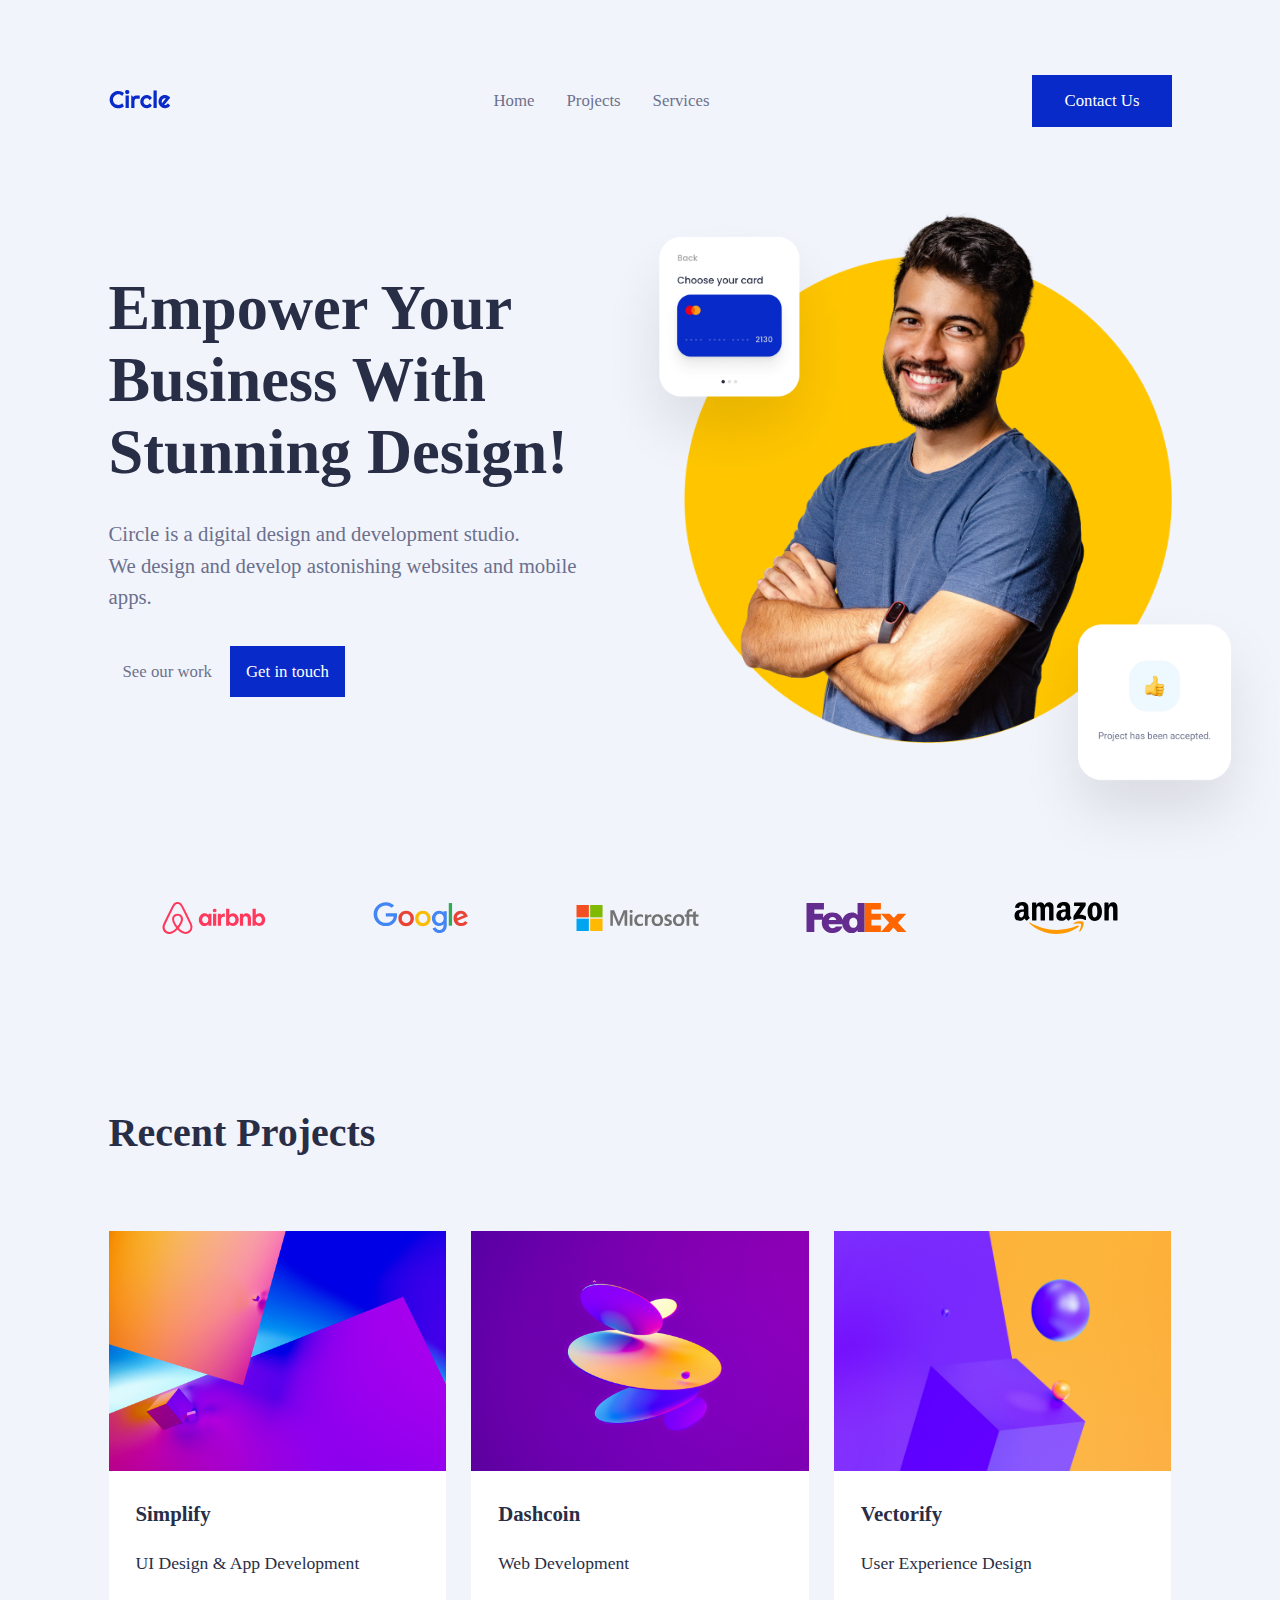
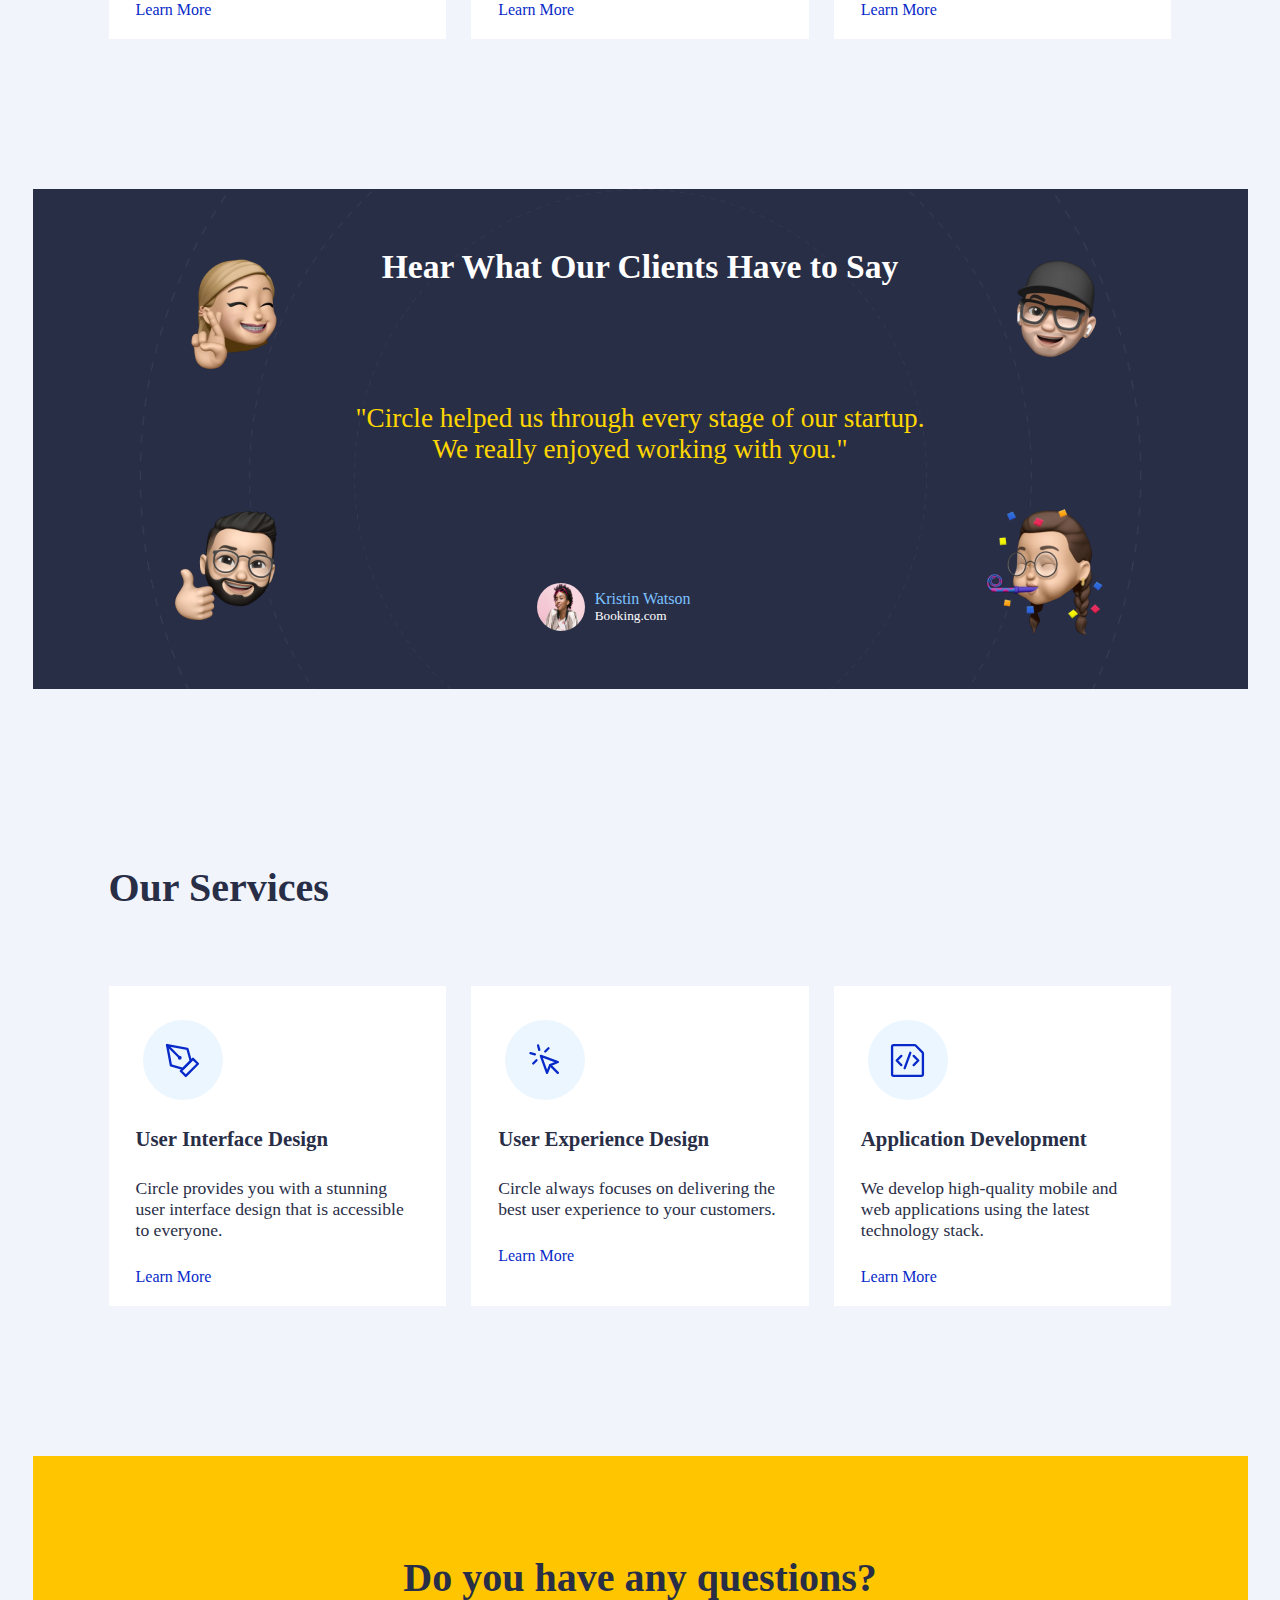
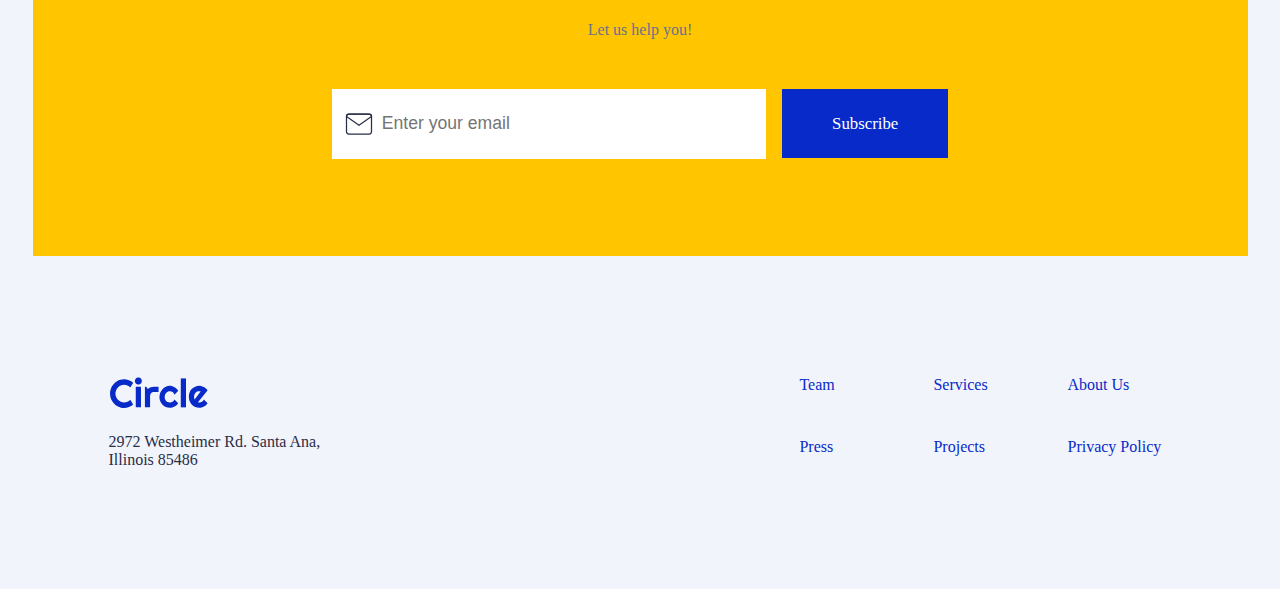
==== index.html @ c53010ad "tasks for today" ====
<!DOCTYPE html>
<html lang="en">
<head>
    <meta charset="UTF-8">
    <meta http-equiv="X-UA-Compatible" content="IE=edge">
    <meta name="viewport" content="width=device-width, initial-scale=1.0">
    <title>Circle Agency</title>
    <link rel="stylesheet" href="style.css">
</head>
<body>
    <div id="navbar">
        <nav>
            <div class="logo"><img src="./resources/images/logos/circle.svg" alt="Circle Agency Logo"></div>
            <div class="nav-links">
                <a href="#">Home</a>
                <a href="#">Projects</a>
                <a href="#">Services</a>
            </div>
            <div class="btn-blue"><a class="btn-blue" href="#">Contact Us</a></div>
        </nav>
    </div>
    <section id="main">
        <div class="txt-block">
            <h1>Empower Your Business With Stunning Design!</h1>
            <p>Circle is a digital design and development studio. <br> We design and develop astonishing websites and mobile apps.</p>
            <a class="link" href="#">See our work</a>
            <a class="btn-blue" href="#">Get in touch</a>
        </div>
        <div id="img-block">
            <img id="main-img" src="./resources/images/hero-section//hero-image.png" alt="Credit Card Image">
            <img id="credit-card-img" src="./resources/images/hero-section/card-1.png" alt="Credit Card Image">
            <img id="project-accepted-img" src="./resources/images/hero-section/card-2.png" alt="Project Accepted Image">
        </div>
    </section>
    <section id="brands">
        <img src="./resources/images/logos/airbnb-logo.svg" alt="Airbnb Logo">
        <img src="./resources/images/logos/google-logo.svg" alt="Google Logo">
        <img src="./resources/images/logos/microsoft-logo.svg" alt="Microsoft Logo">
        <img src="./resources/images/logos/fedex-logo.svg" alt="FedEx Logo">
        <img src="./resources/images/logos/amazon-logo.svg" alt="Amazon Logo">
    </section>
    <section id="projects">
        <div class="title"><h2>Recent Projects</h2></div>
        <div class="projects-container">
            <div class="project">
                <img src="./resources/images/projects-section/1.jpg" alt="">
                <h3>Simplify</h3>
                <p>UI Design & App Development</p>
                <a href="#">Learn More</a>
            </div>
            <div class="project">
                <img src="./resources/images/projects-section/2.jpg" alt="">
                <h3>Dashcoin</h3>
                <p>Web Development</p>
                <a href="#">Learn More</a>
            </div>
            <div class="project">
                <img src="./resources/images/projects-section/3.jpg" alt="">
                <h3>Vectorify</h3>
                <p>User Experience Design</p>
                <a href="#">Learn More</a>
            </div>
        </div>
    </section>
    <section id="reviews">
        <h2>Hear What Our Clients Have to Say</h2>
        <p>"Circle helped us through every stage of our startup.<br>We really enjoyed working with you."</p>
        <div class="autor-testimonial">
            <img src="./resources/images/testimonial-section/profile.png" alt="Kristin Watson picture">
            <div>
                <h4>Kristin Watson</h4>
                <h5>Booking.com</h5>
            </div>
        </div>
        <img src="./resources/images/testimonial-section/memoji-1.png" alt="" class="memoji-1">
        <img src="./resources/images/testimonial-section/memoji-2.png" alt="" class="memoji-2">
        <img src="./resources/images/testimonial-section/memoji-3.png" alt="" class="memoji-3">
        <img src="./resources/images/testimonial-section/memoji-4.png" alt="" class="memoji-4">
    </section>
    <section id="services">
        <div class="title"><h2>Our Services</h2></div>
        <div class="services-container">
            <div class="service">
                <div id="service-img-1"></div>
                <h3>User Interface Design</h3>
                <p>Circle provides you with a stunning user interface design that is accessible to everyone.</p>
                <a href="#">Learn More</a>
            </div>
            <div class="service">
                <div id="service-img-2"></div>
                <h3>User Experience Design</h3>
                <p>Circle always focuses on delivering the best user experience to your customers.</p>
                <a href="#">Learn More</a>
            </div>
            <div class="service">
                <div id="service-img-3"></div>
                <h3>Application Development</h3>
                <p>We develop high-quality mobile and web applications using the latest technology stack.</p>
                <a href="#">Learn More</a>
            </div>
        </div>
    </section>
    <section id="questions">
        <div class="title-subscribe"><h2>Do you have any questions?</h2></div>
        <p>Let us help you!</p>
        <div class="email-subscribe">
            <input id="email-input" type="text" placeholder="Enter your email">
            <a id="email-sub-btn" href="#">Subscribe</a>
        </div>
    </section>
    <footer>
        <div class="bottom-logo">
            <div class="bottom-img-logo"><img src="./resources/images/logos/circle.svg" alt="Circle Agency Logo"></div>
            <div class="address">
                <p>2972 Westheimer Rd. Santa Ana,<br>Illinois 85486</p>
            </div>
        </div>
        <div class="grid-links">
            <a href="#"><div>Team</div></a>
            <a href="#"><div>Services</div></a>
            <a href="#"><div>About Us</div></a>
            <a href="#"><div>Press</div></a>
            <a href="#"><div>Projects</div></a>
            <a href="#"><div>Privacy Policy</div></a>
        </div>
    </footer>
</body>
</html>
---- style.css ----
*{margin:0; padding:0; box-sizing: border-box;}

body{
    font-family: 'Roboto';
    font-style: normal;
    font-weight: 300;
    src: url(https://fonts.gstatic.com/s/roboto/v30/KFOlCnqEu92Fr1MmSU5fCRc4EsA.woff2) format('woff2');
    unicode-range: U+0460-052F, U+1C80-1C88, U+20B4, U+2DE0-2DFF, U+A640-A69F, U+FE2E-FE2F;
    background-color: #f2f4fc;
    color: #292e47;
}

#navbar, section, footer {
    max-width: 1063px;
    margin: auto;
}

nav {
    display: flex;
    justify-content: space-between;
    align-items: center;
    margin: 75px 0 75px 0;
}

.nav-links a {
    text-decoration: none;
    color: #6C718B;
    font-weight:500;
    font-size: 1.05rem;
    margin: 0 14px 0 14px;
}

.nav-links a:hover {
    color: #0082F3;
}

.btn-blue {
    background-color: #072AC8;
    color: white;
    font-weight:500;
    font-size: 1.05rem;
    padding: 16px;
    text-decoration: none;
}

.link {
    text-decoration: none;
    color: #6C718B;
    font-weight:500;
    font-size: 1.05rem;
    margin: 0 14px 0 14px;
}

.btn-blue:hover {
    background-color: #292e47;
}

#main {
    display: flex;
    justify-content: space-between;
    align-items: center;
}

#main div {
    width: 46%;
}

.txt-block h1 {
    font-size: 3.9rem;
    color: #292E47;
}

.txt-block p {
    font-size: 1.3rem;
    color: #6b708d;
    font-weight: 400;
    line-height: 150%;
    margin: 30px 0 50px 0;
}

#img-block {
    position: relative;
    /* height: 800px;
    background-image: url('../resources/images/hero-section/hero-image.png');
    background-size: cover;
    background-repeat: no-repeat; */
}

#main-img {
    width: 100%;
}

#credit-card-img {
    position: absolute;
    left: -19%;
    top: 0%;
    right: auto;
    bottom: auto;
    max-width: 57%;
    }

#project-accepted-img {
    position: absolute;
    left: auto;
    top: auto;
    right: -25%;
    bottom: -22%;
    max-width: 57%;
    z-index: 999;
    }

#brands {
    display: flex;
    justify-content: space-around;
    align-items: center;
    margin-top: 150px;
    margin-bottom: 75px;
}

.title {
    margin: 175px 0 75px 0;
}

.title h2 {
    font-size: 2.5rem;
}

.projects-container {
    display: grid;
    grid-template-columns: repeat(3, 1fr);
    grid-template-rows: 1fr;
    grid-column-gap: 25px;
    grid-row-gap: 0px;
}

.project {
    background-color: white;
    padding-bottom: 20px;
}

.project img {
    width: 100%;
    height: 240px;
}

.project h3 {
    font-size: 1.3rem;
    margin: 27px;
}

.project p {
    font-size: 1.1rem;
    margin: 0 27px 27px 27px;
}

.project a {
    text-decoration: none;
    font-weight: 500;
    color: #072AC8;;
    margin: 0 27px 27px 27px;
}

#reviews {
    background-color: #292e47;
    background-image: url('../resources/images/testimonial-section/orbit.png');
    background-size: cover;
    background-repeat: no-repeat;
    height: 500px;
    margin-top: 150px;
    max-width: 1215px;
    text-align: center;
    display: flex;
    flex-direction: column;
    justify-content: space-around;
    align-items: center;
    position: relative;
}

#reviews h2 {
    color: white;
    font-size: 2.1rem;
}

#reviews p {
    width: 55%;
    color: gold;
    font-size: 1.7rem;
}

.autor-testimonial {
    width: 17%;
    display: flex;
    /* justify-content: space-around; */
}

.autor-testimonial img {
    width: 48px;
    height: 48px;
    border-radius: 100px;
    margin-right: 10px;
}

.autor-testimonial h4 {
    color: #7cc2ff;
    font-weight: 400;
}

.autor-testimonial h5 {
    color: white;
    font-weight: 400;
}

.autor-testimonial div {
    display: flex;
    flex-direction: column;
    justify-content: center;
    align-items: flex-start;
}

.memoji-1 {
    width: 150px;
    height: 150px;
    position: absolute;
    left: 10%;
    top: 10%;
    right: auto;
    bottom: auto;
}
.memoji-2 {
    width: 150px;
    height: 150px;
    position: absolute;
    right: 10%;
    top: 10%;
    left: auto;
    bottom: auto;
}
.memoji-3 {
    width: 150px;
    height: 150px;
    position: absolute;
    left: 10%;
    bottom: 10%;
    right: auto;
    top: auto;
}
.memoji-4 {
    width: 150px;
    height: 150px;
    position: absolute;
    right: 10%;
    bottom: 10%;
    left: auto;
    top: auto;
}

.services-container {
    display: grid;
    grid-template-columns: repeat(3, 1fr);
    grid-template-rows: 1fr;
    grid-column-gap: 25px;
    grid-row-gap: 0px;
}

.service {
    background-color: white;
    padding-bottom: 20px;
}

#service-img-1 {
    background-image: url('../resources/images/services-section/icons/1.svg');
    background-size:46%;
    background-position: center center;
    background-repeat: no-repeat;
    width: 80px;
    height: 80px;
    background-color: #ecf6ff;
    border-radius: 100px;
    margin: 34px 0 0 34px;
}

#service-img-2 {
    background-image: url('../resources/images/services-section/icons/2.svg');
    background-size:46%;
    background-position: center center;
    background-repeat: no-repeat;
    width: 80px;
    height: 80px;
    background-color: #ecf6ff;
    border-radius: 100px;
    margin: 34px 0 0 34px;
}

#service-img-3 {
    background-image: url('../resources/images/services-section/icons/3.svg');
    background-size:46%;
    background-position: center center;
    background-repeat: no-repeat;
    width: 80px;
    height: 80px;
    background-color: #ecf6ff;
    border-radius: 100px;
    margin: 34px 0 0 34px;
}

.service h3 {
    font-size: 1.3rem;
    margin: 27px;
}

.service p {
    font-size: 1.1rem;
    margin: 0 27px 27px 27px;
}

.service a {
    text-decoration: none;
    font-weight: 500;
    color: #072AC8;;
    margin: 0 27px 27px 27px;
}

#questions {
    background-color: #ffc600;
    height: 400px;
    margin-top: 150px;
    max-width: 1215px;
    text-align: center;
    display: flex;
    flex-direction: column;
    justify-content: center;
    align-items: center;
}

#questions p {
    color: #6C718B;
    font-weight: 400;
    margin: 20px 0 50px 0;
}

.title-subscribe h2 {
    font-size: 2.5rem;
}

#email-input {
    border: 0;
    height: 70px;
    font-weight: 400;
    font-size: 1.1rem;
    width: 65%;
    background: url('../resources/images/newsletter/icon/mail.svg') no-repeat scroll 7px 7px;
    background-position: 3% 50%;
    background-color: white;
    padding-left:50px;
}

.email-subscribe {
    width: 55%;
}

#email-sub-btn {
    background-color: #072AC8;
    color: white;
    font-weight:500;
    font-size: 1.05rem;
    padding: 25px 50px 25px 50px;
    text-decoration: none;
    margin-left: 12px;
}

footer {
    display: flex;
    justify-content: space-between;
    margin-top: 120px;
    margin-bottom: 120px;
}

.grid-links {
    width: 35%;
    display: grid;
    grid-template-columns: repeat(3, 1fr);
    grid-template-rows: repeat(2, 1fr);
    grid-column-gap: 30px;
    grid-row-gap: 30px;
}

.grid-links a {
    text-decoration: none;
    font-weight: 500;
    color: #072AC8;
    height: 30px;
}

.bottom-img-logo img {
    width: 100px;
    margin-bottom: 20px;
}
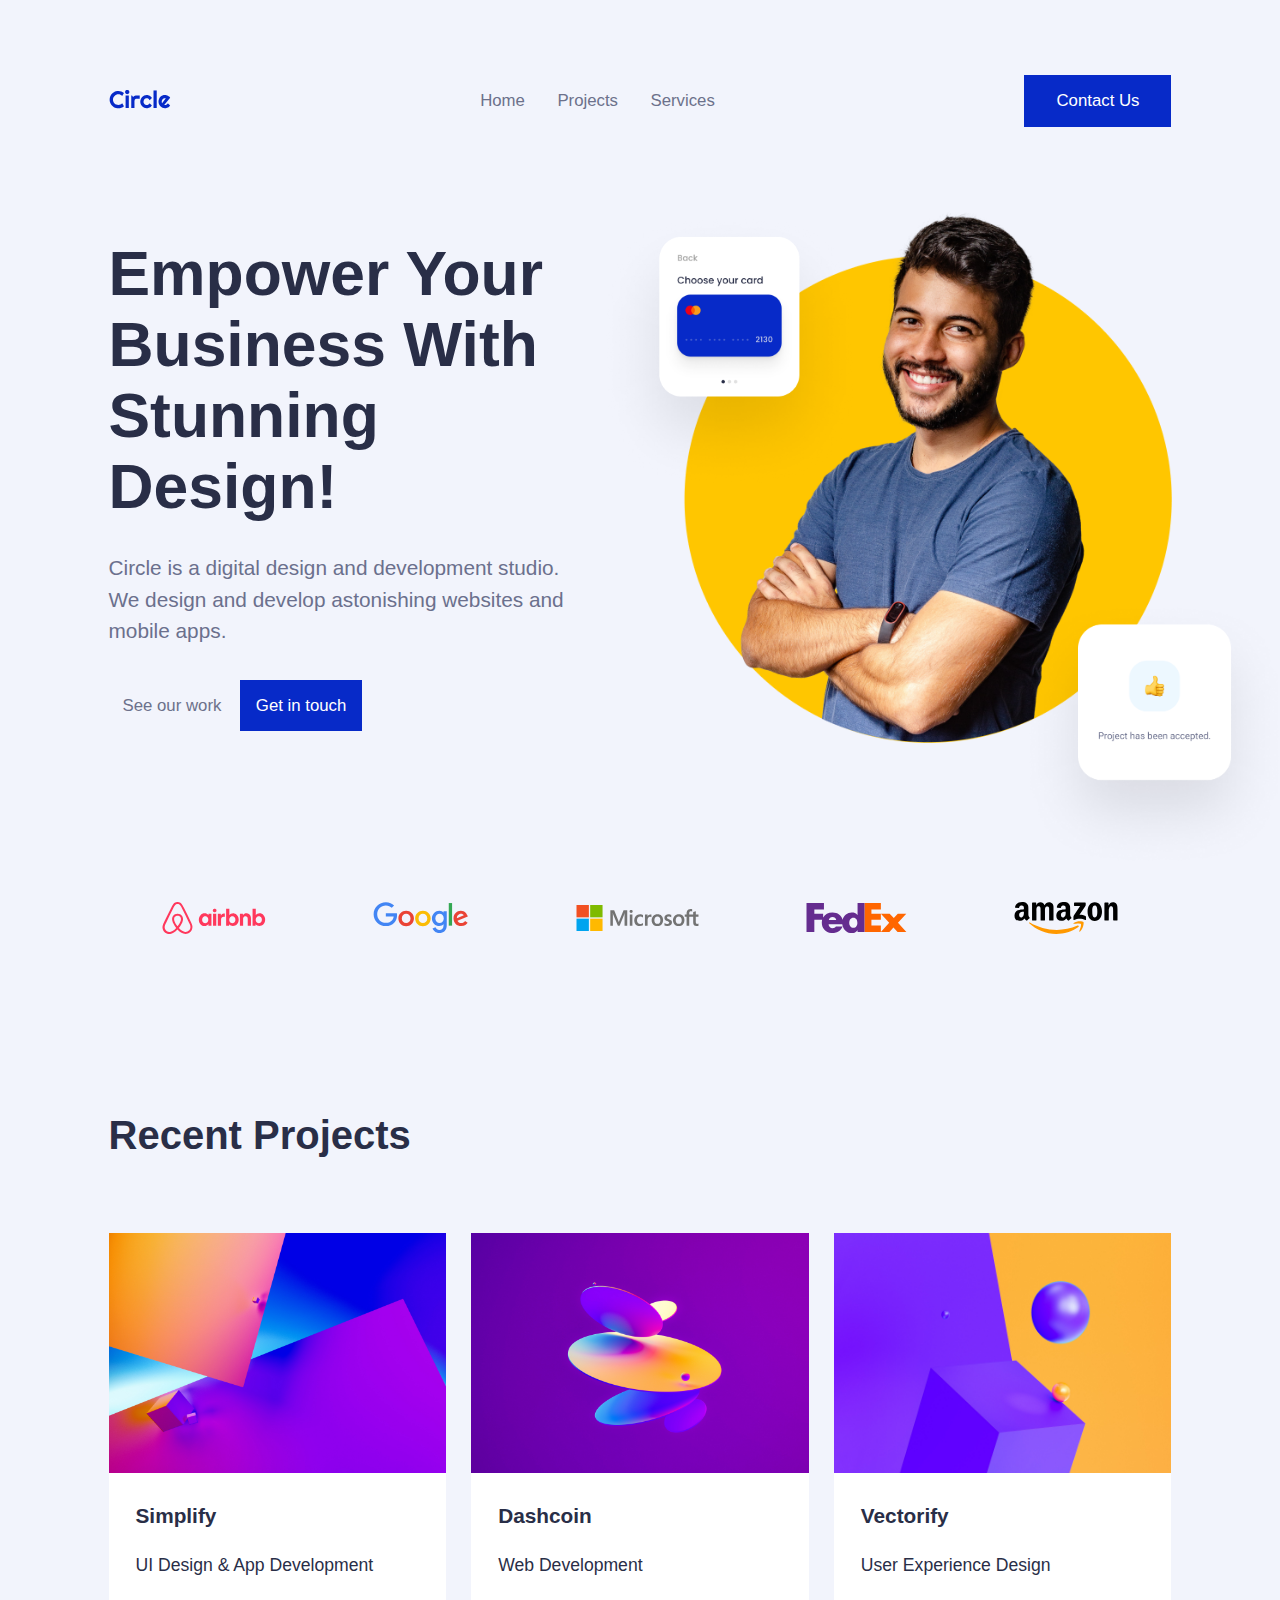
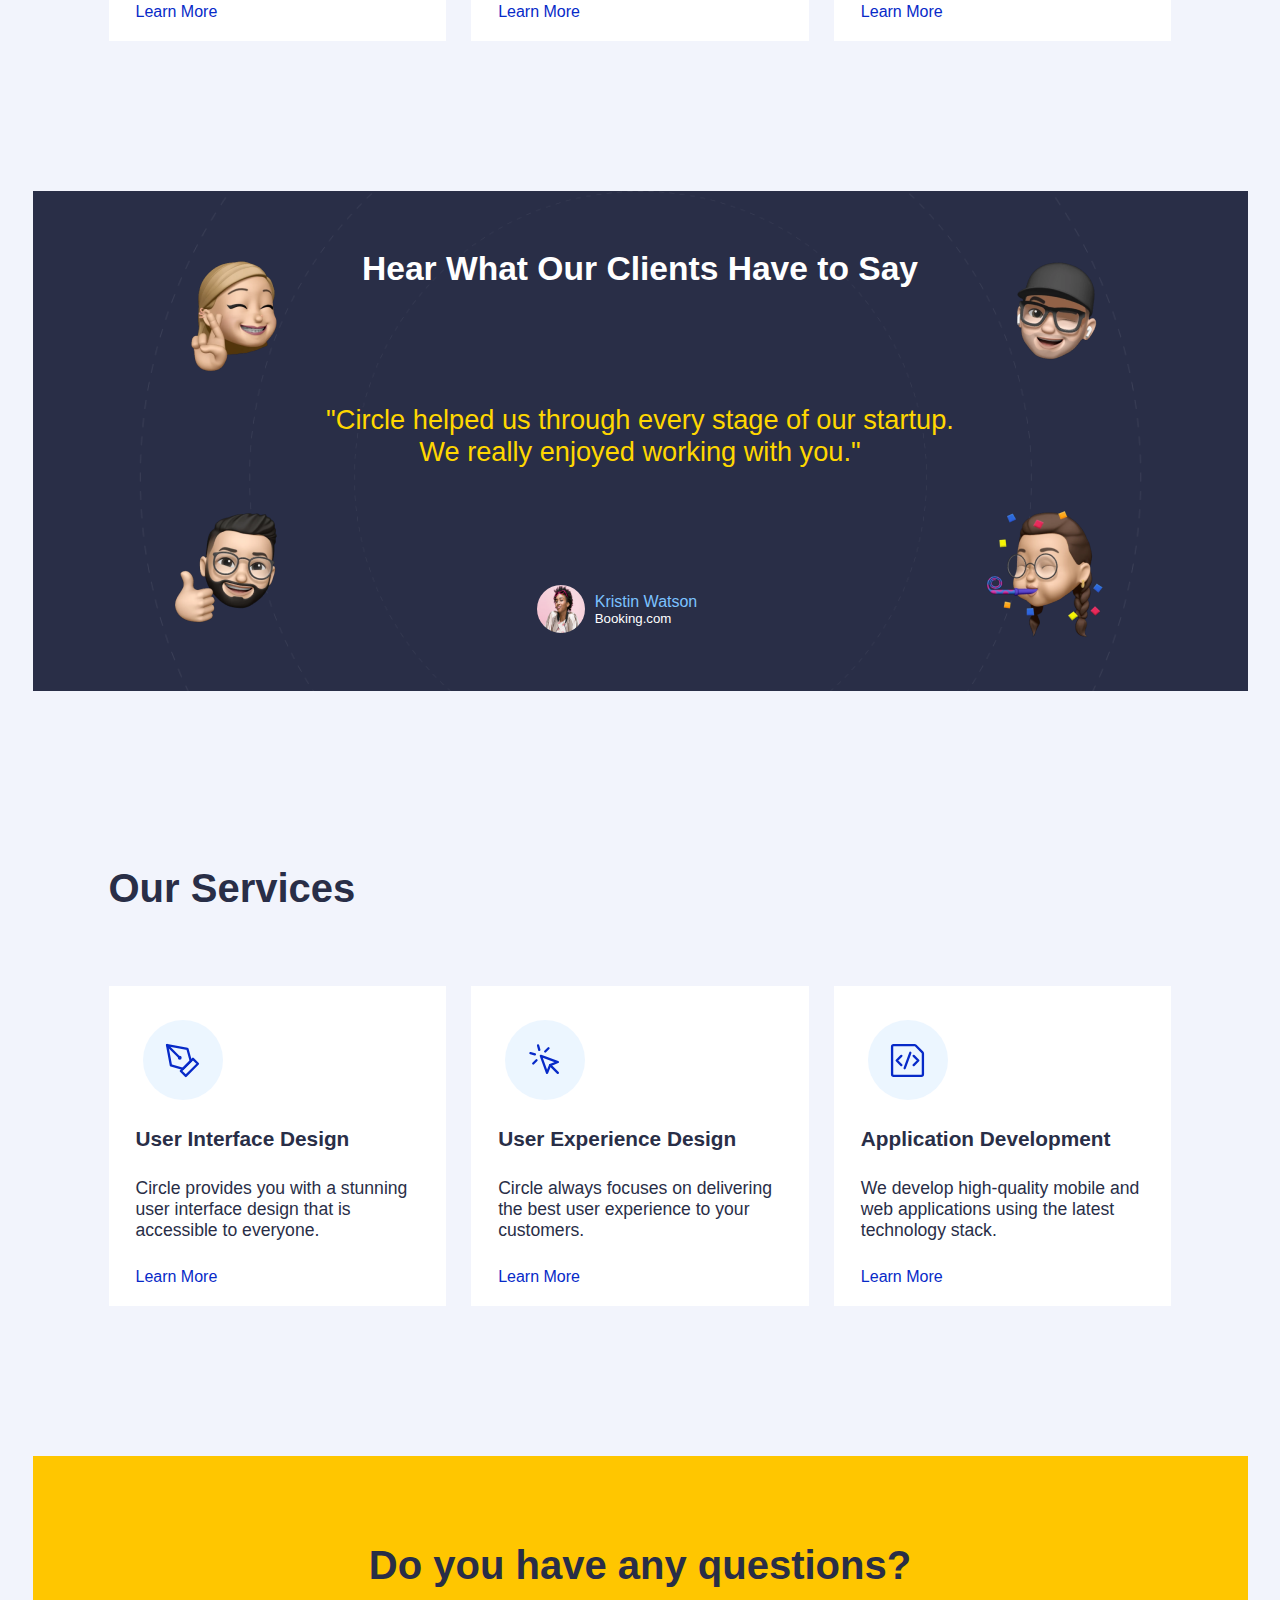
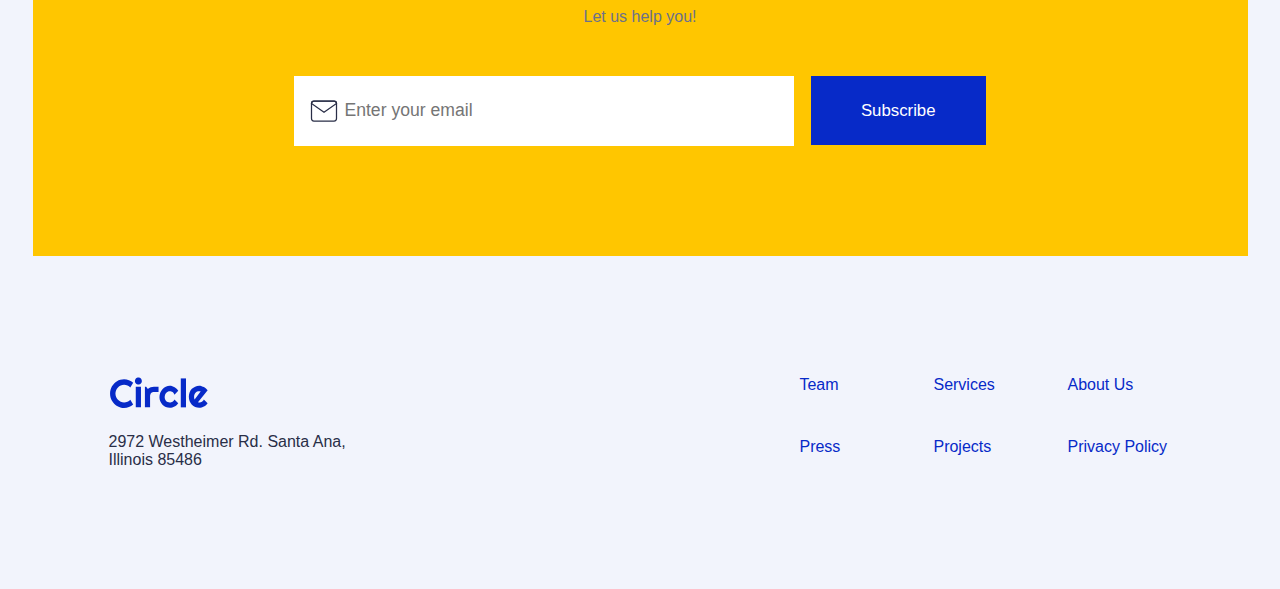
==== commit df500278: "responsive design: work in progress" ====
--- a/index.html
+++ b/index.html
@@ -16,7 +16,24 @@
                 <a href="#">Projects</a>
                 <a href="#">Services</a>
             </div>
-            <div class="btn-blue"><a class="btn-blue" href="#">Contact Us</a></div>
+            <div id="top-contact-btn" class="btn-blue"><a class="btn-blue" href="#">Contact Us</a></div>
+
+
+
+
+            <input id="menu-toggle" type="checkbox" />
+            <label class='menu-button-container' for="menu-toggle">
+            <div class='menu-button'></div>
+          </label>
+            <ul class="menu">
+              <li><a href="#">Home</a></li>
+              <li><a href="#">Projects</a></li>
+              <li><a href="#">Services</a></li>
+            </ul>
+
+
+
+            
         </nav>
     </div>
     <section id="main">
@@ -33,11 +50,11 @@
         </div>
     </section>
     <section id="brands">
-        <img src="./resources/images/logos/airbnb-logo.svg" alt="Airbnb Logo">
-        <img src="./resources/images/logos/google-logo.svg" alt="Google Logo">
-        <img src="./resources/images/logos/microsoft-logo.svg" alt="Microsoft Logo">
-        <img src="./resources/images/logos/fedex-logo.svg" alt="FedEx Logo">
-        <img src="./resources/images/logos/amazon-logo.svg" alt="Amazon Logo">
+        <div><img src="./resources/images/logos/airbnb-logo.svg" alt="Airbnb Logo"></div>
+        <div><img src="./resources/images/logos/google-logo.svg" alt="Google Logo"></div>
+        <div><img src="./resources/images/logos/microsoft-logo.svg" alt="Microsoft Logo"></div>
+        <div><img src="./resources/images/logos/fedex-logo.svg" alt="FedEx Logo"></div>
+        <div id="amazon"><img src="./resources/images/logos/amazon-logo.svg" alt="Amazon Logo"></div>
     </section>
     <section id="projects">
         <div class="title"><h2>Recent Projects</h2></div>
--- a/style.css
+++ b/style.css
@@ -1,10 +1,10 @@
 *{margin:0; padding:0; box-sizing: border-box;}
+@import url('https://fonts.googleapis.com/css2?family=Cinzel&family=Roboto:wght@100;300;400;500&display=swap');
 
 body{
-    font-family: 'Roboto';
+    font-family: 'Roboto', sans-serif;
     font-style: normal;
     font-weight: 300;
-    src: url(https://fonts.gstatic.com/s/roboto/v30/KFOlCnqEu92Fr1MmSU5fCRc4EsA.woff2) format('woff2');
     unicode-range: U+0460-052F, U+1C80-1C88, U+20B4, U+2DE0-2DFF, U+A640-A69F, U+FE2E-FE2F;
     background-color: #f2f4fc;
     color: #292e47;
@@ -347,7 +347,7 @@
     height: 70px;
     font-weight: 400;
     font-size: 1.1rem;
-    width: 65%;
+    width: 500px;
     background: url('../resources/images/newsletter/icon/mail.svg') no-repeat scroll 7px 7px;
     background-position: 3% 50%;
     background-color: white;
@@ -355,7 +355,7 @@
 }
 
 .email-subscribe {
-    width: 55%;
+    width: 100%;
 }
 
 #email-sub-btn {
@@ -394,4 +394,288 @@
 .bottom-img-logo img {
     width: 100px;
     margin-bottom: 20px;
-}+}
+
+.subtitle {
+    display: flex;
+    justify-content: space-between;
+}
+
+.subtitle h2, .subtitle h3 {
+    font-weight: 400;
+    color: #6C718B;
+    margin: 25px 0 55px 0;
+}
+
+.txt-title h1 {
+    font-size: 3.9rem;
+    color: #292E47;
+}
+
+.img-container img {
+    object-fit: cover;
+    width: 100%;
+    height: 444px;
+    margin-bottom: 70px;
+}
+
+.txt-container p {
+    font-size: 20px;
+    line-height: 30px;
+    font-weight: 400;
+    margin-bottom: 10px;
+}
+
+.form-container form {
+    display: flex;
+    flex-direction: column;
+}
+
+.email-phone {
+    display: flex;
+    justify-content: space-between;
+}
+
+.email-phone div {
+    width: 49.5%;
+    display: flex;
+    flex-direction: column;
+}
+
+#contact-main .txt-title h1 {
+    padding-bottom: 70px;
+}
+
+label {
+    font-size: 1.2rem;
+    font-weight: 400;
+    color: #6b708d;
+    margin-bottom: 10px;
+}
+
+input {
+    border: 0;
+    background-color: rgba(107, 112, 141, 0.1);
+    height: 70px;
+    font-weight: 400;
+    font-size: 1.1rem;
+    padding-left: 15px;
+    margin-bottom: 24px;
+}
+
+textarea {
+    border: 0;
+    background-color: rgba(107, 112, 141, 0.1);
+    height: 200px;
+    font-weight: 400;
+    font-size: 1.1rem;
+    padding-top: 7px;
+    padding-left: 15px;
+    margin-bottom: 24px;
+}
+
+.btn-submit {
+    background-color: #072AC8;
+    color: white;
+    font-weight:500;
+    font-size: 1.05rem;
+    padding: 25px;
+    text-decoration: none;
+}
+
+.btn-submit:hover {
+    background-color: #292e47;
+}
+
+@media (max-width: 990px) {
+    .nav-links {
+        display: none;
+    }
+    nav {
+        margin: 0 0 75px 0;
+        padding: 0 30px 0 30px;
+    }
+    #main {
+        display: flex;
+        flex-direction: column;
+        align-items: center;
+    }
+    #main div {
+        width: 100%;
+        text-align: center;
+    }
+    #main-img{
+        width: 60%;
+    }
+    #img-block {
+        margin-top: 76px;
+    }
+    #credit-card-img {
+        position: absolute;
+        left: 3%;
+        top: 0%;
+        right: auto;
+        bottom: auto;
+        max-width: 34%;
+        }
+    #project-accepted-img {
+        position: absolute;
+        left: auto;
+        top: auto;
+        right: 4%;
+        bottom: -22%;
+        max-width: 34%;
+        z-index: 999;
+        }
+    #brands {
+        display: grid;
+        grid-template-columns: repeat(2, 1fr);
+        grid-template-rows: repeat(2, 1fr);
+        grid-column-gap: 20px;
+        grid-row-gap: 60px;
+        margin-top: 150px;
+        margin-bottom: 75px;
+        justify-content: center;
+    }
+    #brands div {
+        text-align: center;
+    }
+    #amazon {
+        display: none;
+    }
+    .projects-container {
+        display: grid;
+        grid-template-columns: repeat(2, 1fr);
+        grid-template-rows: repeat(2, 1fr);
+        grid-column-gap: 44px;
+        grid-row-gap: 44px;
+        margin: 0 44px 0 44px;
+    }
+    .title {
+        margin-left: 30px;
+    }
+    .memoji-1, .memoji-2, .memoji-3, .memoji-4 {
+        width: 96px;
+        height: 96px;
+    }
+    .autor-testimonial {
+        display: flex;
+        justify-content: center;
+        width: 50%;
+    }
+    #top-contact-btn {
+        display: none;
+    }
+    nav {
+        height: 80px;
+    }
+}
+
+
+
+
+
+  .menu {
+    display: none;
+    flex-direction: row;
+    list-style-type: none;
+    margin: 0;
+    padding: 0;
+  }
+  
+  .menu > li {
+    margin: 0 1rem;
+    overflow: hidden;
+  }
+  
+  .menu-button-container {
+    display: none;
+    height: 100%;
+    width: 30px;
+    cursor: pointer;
+    flex-direction: column;
+    justify-content: center;
+    align-items: center;
+  }
+  
+  #menu-toggle {
+    display: none;
+  }
+  
+  .menu-button,
+  .menu-button::before,
+  .menu-button::after {
+    display: block;
+    background-color: #6C718B;
+    position: absolute;
+    height: 4px;
+    width: 30px;
+    transition: transform 400ms cubic-bezier(0.23, 1, 0.32, 1);
+    border-radius: 2px;
+  }
+  
+  .menu-button::before {
+    content: '';
+    margin-top: -8px;
+  }
+  
+  .menu-button::after {
+    content: '';
+    margin-top: 8px;
+  }
+  
+  #menu-toggle:checked + .menu-button-container .menu-button::before {
+    margin-top: 0px;
+    transform: rotate(405deg);
+  }
+  
+  #menu-toggle:checked + .menu-button-container .menu-button {
+    background: rgba(255, 255, 255, 0);
+  }
+  
+  #menu-toggle:checked + .menu-button-container .menu-button::after {
+    margin-top: 0px;
+    transform: rotate(-405deg);
+  }
+  
+  @media (max-width: 990px) {
+    .menu-button-container {
+      display: flex;
+    }
+    .menu {
+     display: flex;
+      position: absolute;
+      top: 0;
+      margin-top: 50px;
+      left: 0;
+      flex-direction: column;
+      width: 100%;
+      justify-content: center;
+      align-items: center;
+    }
+    #menu-toggle ~ .menu li {
+      height: 0;
+      margin: 0;
+      padding: 0;
+      border: 0;
+      transition: height 400ms cubic-bezier(0.23, 1, 0.32, 1);
+    }
+    #menu-toggle:checked ~ .menu li {
+      border: 1px solid #333;
+      height: 2.5em;
+      padding: 0.5em;
+      transition: height 400ms cubic-bezier(0.23, 1, 0.32, 1);
+    }
+    .menu > li {
+      display: flex;
+      justify-content: center;
+      margin: 0;
+      padding: 0.5em 0;
+      width: 100%;
+      color: white;
+      background-color: #222;
+    }
+    .menu > li:not(:last-child) {
+      border-bottom: 1px solid #444;
+    }
+  }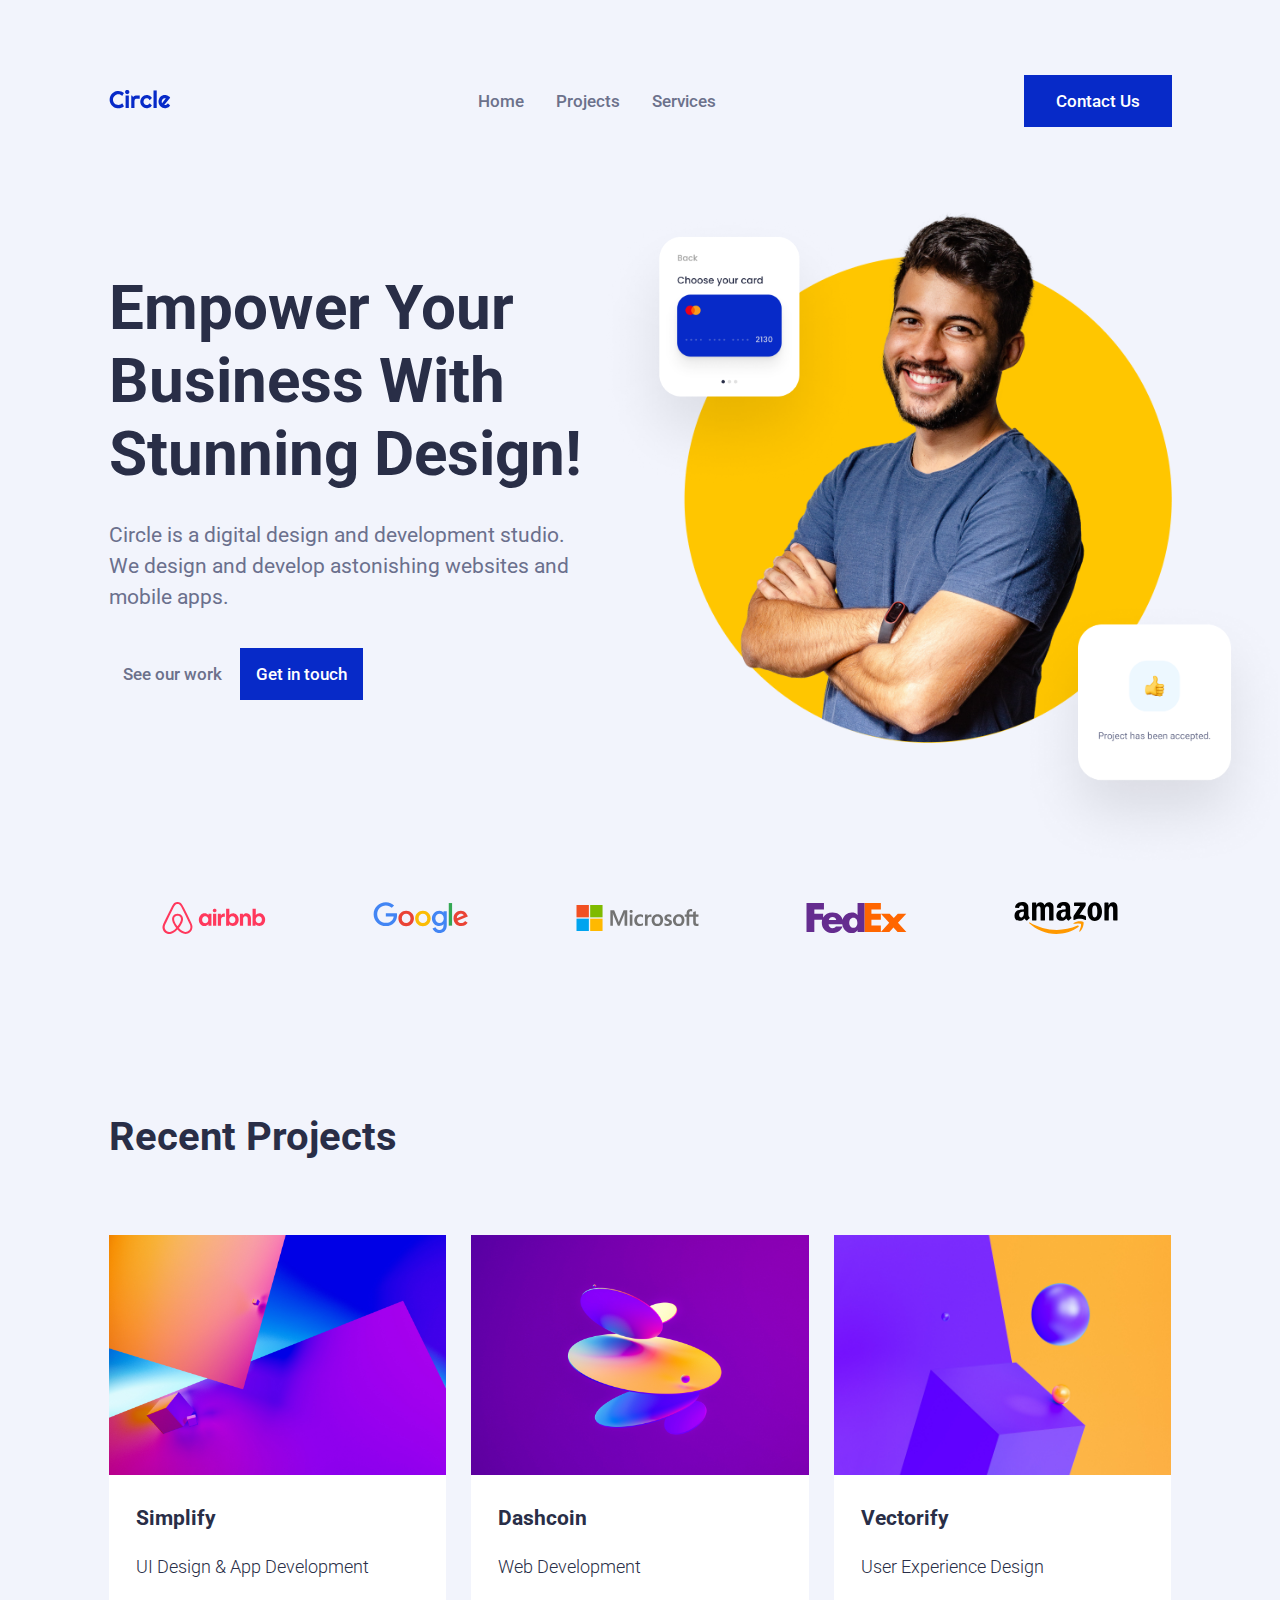
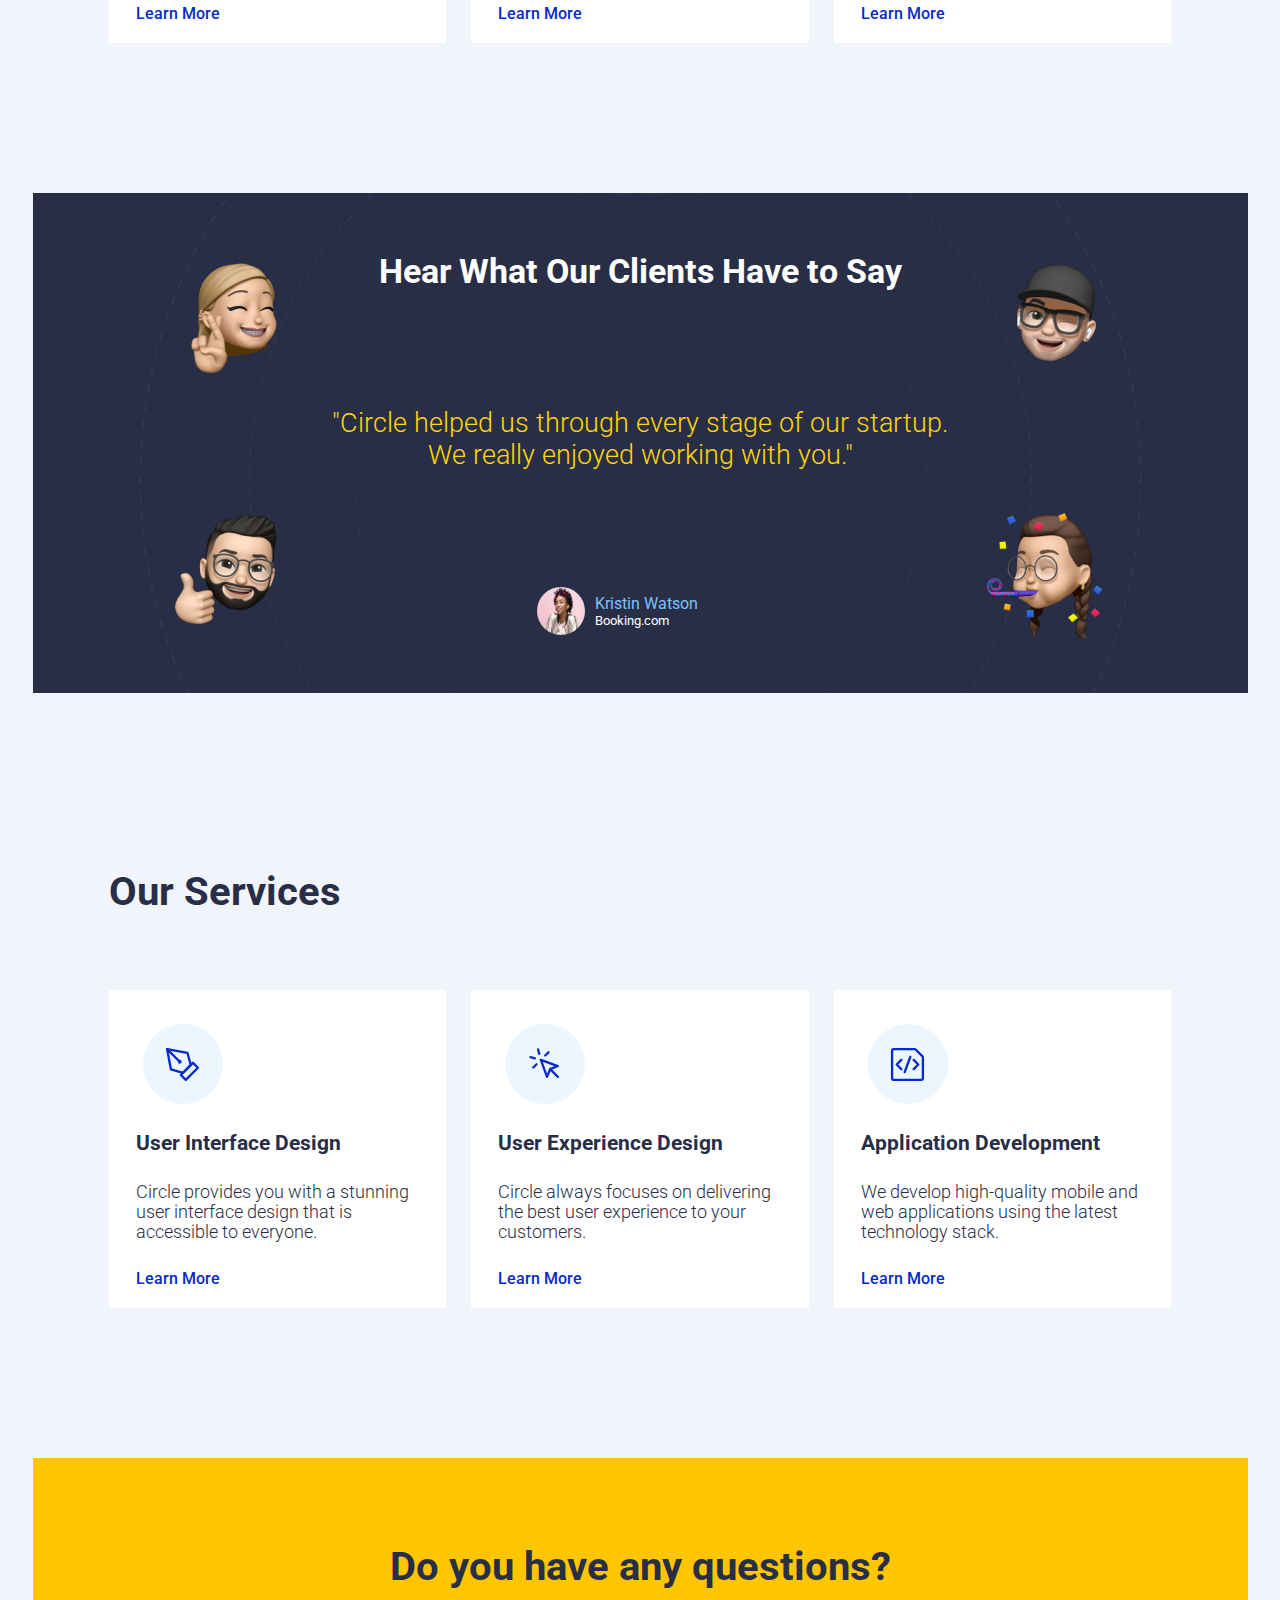
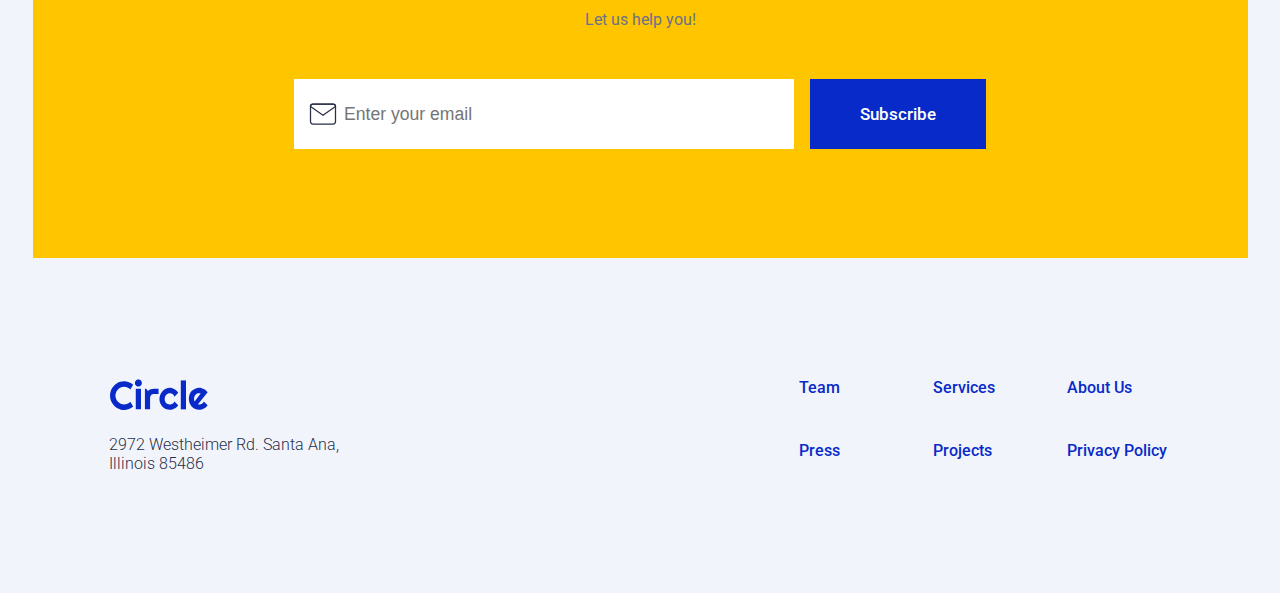
==== commit 8310d941: "google fonts added in head" ====
--- a/index.html
+++ b/index.html
@@ -6,6 +6,9 @@
     <meta name="viewport" content="width=device-width, initial-scale=1.0">
     <title>Circle Agency</title>
     <link rel="stylesheet" href="style.css">
+    <link rel="preconnect" href="https://fonts.googleapis.com">
+    <link rel="preconnect" href="https://fonts.gstatic.com" crossorigin>
+    <link href="https://fonts.googleapis.com/css2?family=Roboto:wght@100;300;400;500&display=swap" rel="stylesheet">
 </head>
 <body>
     <div id="navbar">
--- a/style.css
+++ b/style.css
@@ -442,6 +442,10 @@
     flex-direction: column;
 }
 
+#contact-main, #project-main {
+    padding: 0 14px 0 14px;
+}
+
 #contact-main .txt-title h1 {
     padding-bottom: 70px;
 }
@@ -493,7 +497,7 @@
     }
     nav {
         margin: 0 0 75px 0;
-        padding: 0 30px 0 30px;
+        padding: 0 30px 15px 30px;
     }
     #main {
         display: flex;
@@ -505,7 +509,7 @@
         text-align: center;
     }
     #main-img{
-        width: 60%;
+        width: 70%;
     }
     #img-block {
         margin-top: 76px;
@@ -571,10 +575,105 @@
     }
 }
 
-
-
-
-
+@media (max-width: 766px) {
+    #credit-card-img, #project-accepted-img {
+        display: none;
+    }
+    .projects-container {
+        display: grid;
+        grid-template-columns: repeat(1, 1fr);
+        grid-template-rows: repeat(3, 1fr);
+        grid-column-gap: 44px;
+        grid-row-gap: 44px;
+        margin: 0 44px 0 44px;
+    }
+    .memoji-1, .memoji-2, .memoji-3, .memoji-4 {
+        display: none;
+    }
+    #reviews {
+        justify-content:center;
+        height: 370px;
+    }
+    #reviews p {
+        width: 95%;
+        color: gold;
+        font-size: 1.7rem;
+        margin: 40px 0 40px 0;
+    }
+    .services-container {
+        display: grid;
+        grid-template-columns: repeat(1, 1fr);
+        grid-template-rows: repeat(3, 1fr);
+        grid-column-gap: 44px;
+        grid-row-gap: 44px;
+        margin: 0 44px 0 44px;
+    }
+    .email-subscribe {
+        display: flex;
+        flex-direction: column;
+    }
+    #email-input {
+        border: 0;
+        height: 70px;
+        font-weight: 400;
+        font-size: 1.1rem;
+        width: 100%;
+        background: url('../resources/images/newsletter/icon/mail.svg') no-repeat scroll 7px 7px;
+        background-position: 3% 50%;
+        background-color: white;
+        padding-left:50px;
+    }
+    
+    .email-subscribe {
+        width: 56%;
+    }
+    
+    #email-sub-btn {
+        background-color: #072AC8;
+        color: white;
+        width: 100%;
+        font-weight:500;
+        font-size: 1.05rem;
+        padding: 25px 50px 25px 50px;
+        text-decoration: none;
+        margin: 0;
+    }
+    .title-subscribe h2 {
+        font-size: 1.8rem;
+    }
+    footer {
+        display: flex;
+        flex-direction: column;
+        align-items: center;
+        justify-content: space-between;
+        margin-top: 120px;
+        margin-bottom: 120px;
+    }
+    .bottom-logo {
+        text-align: center;
+        margin-bottom: 30px;
+    }
+    .grid-links {
+        width: 60%;
+        text-align: center;
+    }
+    .email-phone {
+        display: flex;
+        flex-direction: column;
+        justify-content: space-between;
+    }
+    
+    .email-phone div {
+        width: 100%;
+        display: flex;
+        flex-direction: column;
+    }
+}
+
+
+
+
+/* Hambuerger menu starts */
   .menu {
     display: none;
     flex-direction: row;
@@ -661,7 +760,7 @@
       transition: height 400ms cubic-bezier(0.23, 1, 0.32, 1);
     }
     #menu-toggle:checked ~ .menu li {
-      border: 1px solid #333;
+      border: 0px solid #333;
       height: 2.5em;
       padding: 0.5em;
       transition: height 400ms cubic-bezier(0.23, 1, 0.32, 1);
@@ -673,9 +772,21 @@
       padding: 0.5em 0;
       width: 100%;
       color: white;
-      background-color: #222;
+      background-color:#c9c8c9;
     }
     .menu > li:not(:last-child) {
-      border-bottom: 1px solid #444;
-    }
-  }+      border-bottom: 0px solid #444;
+    }
+    .menu li a {
+        text-decoration: none;
+        color: #6C718B;
+        font-weight:500;
+        font-size: 1.05rem;
+        margin: 0 14px 0 14px;
+    }
+    .menu li a:hover {
+        color: #0082F3;
+    }
+  }
+
+  /* Hambuerger menu ends */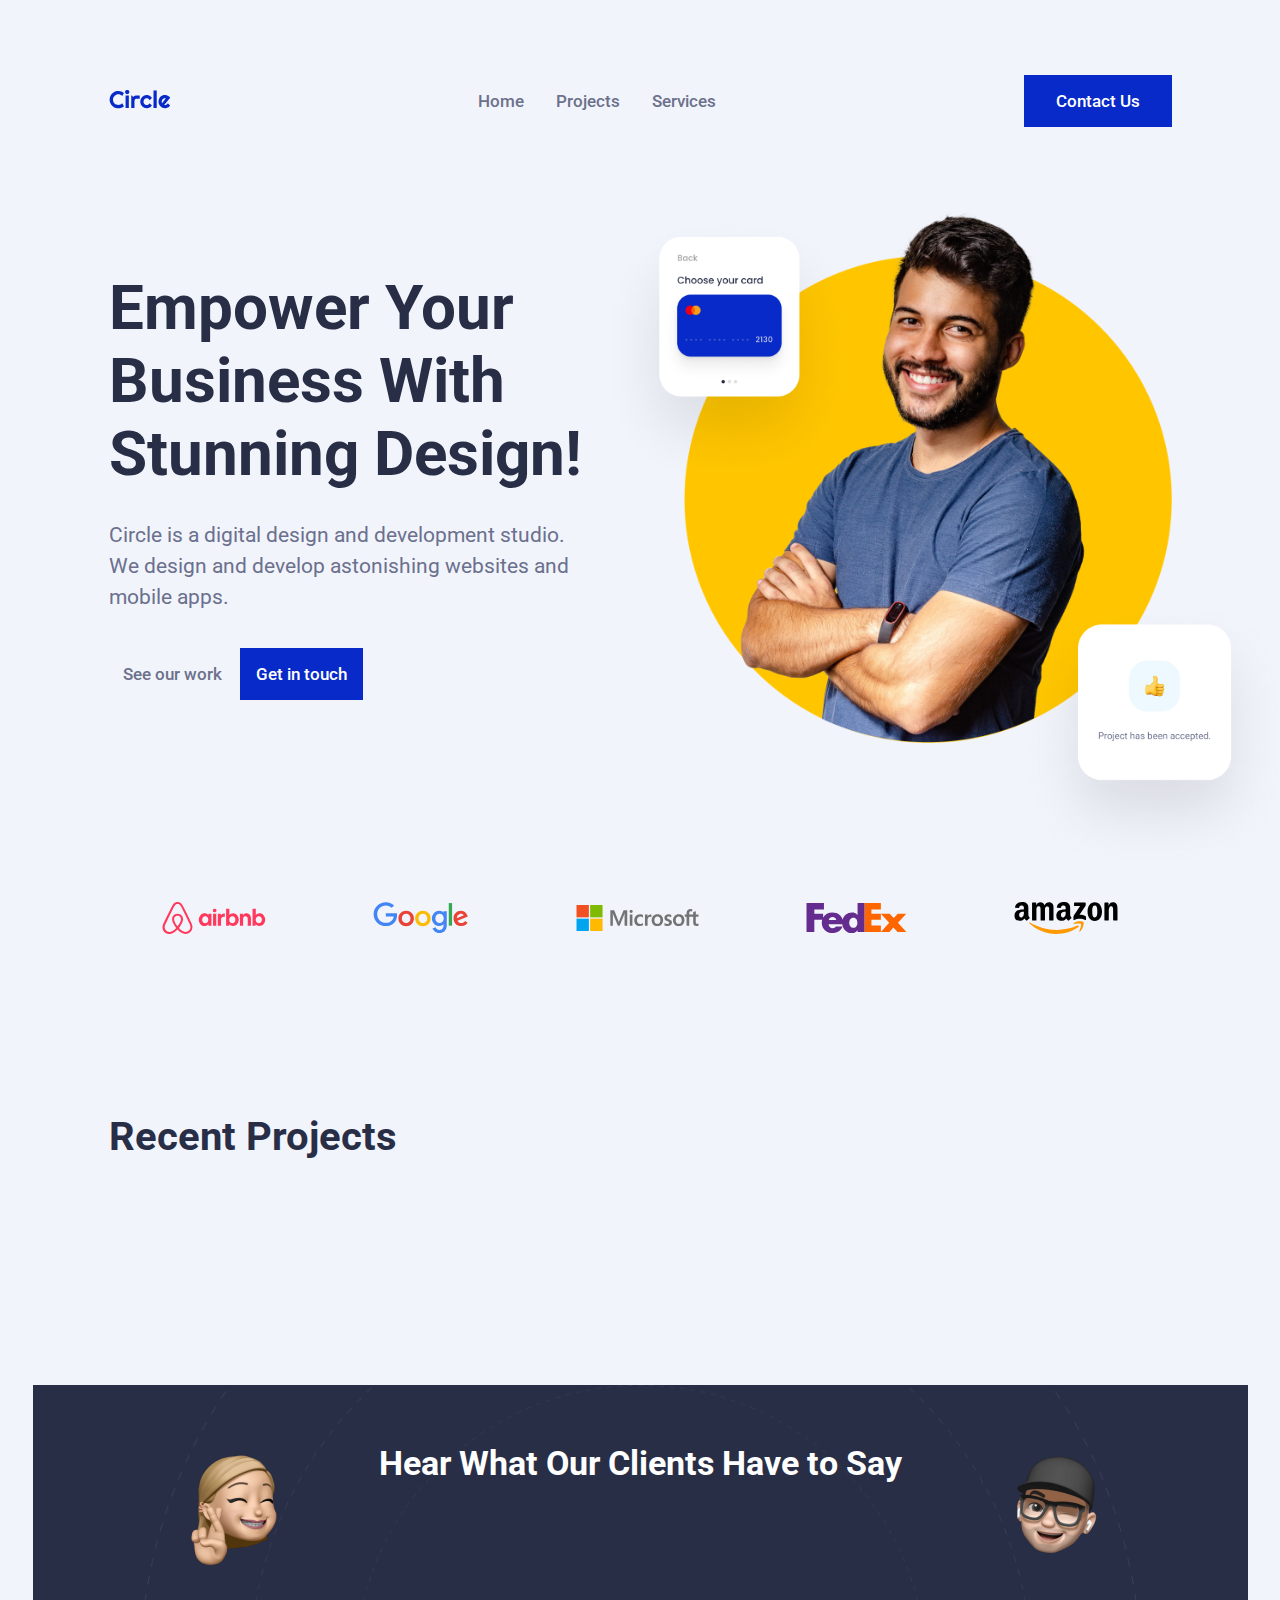
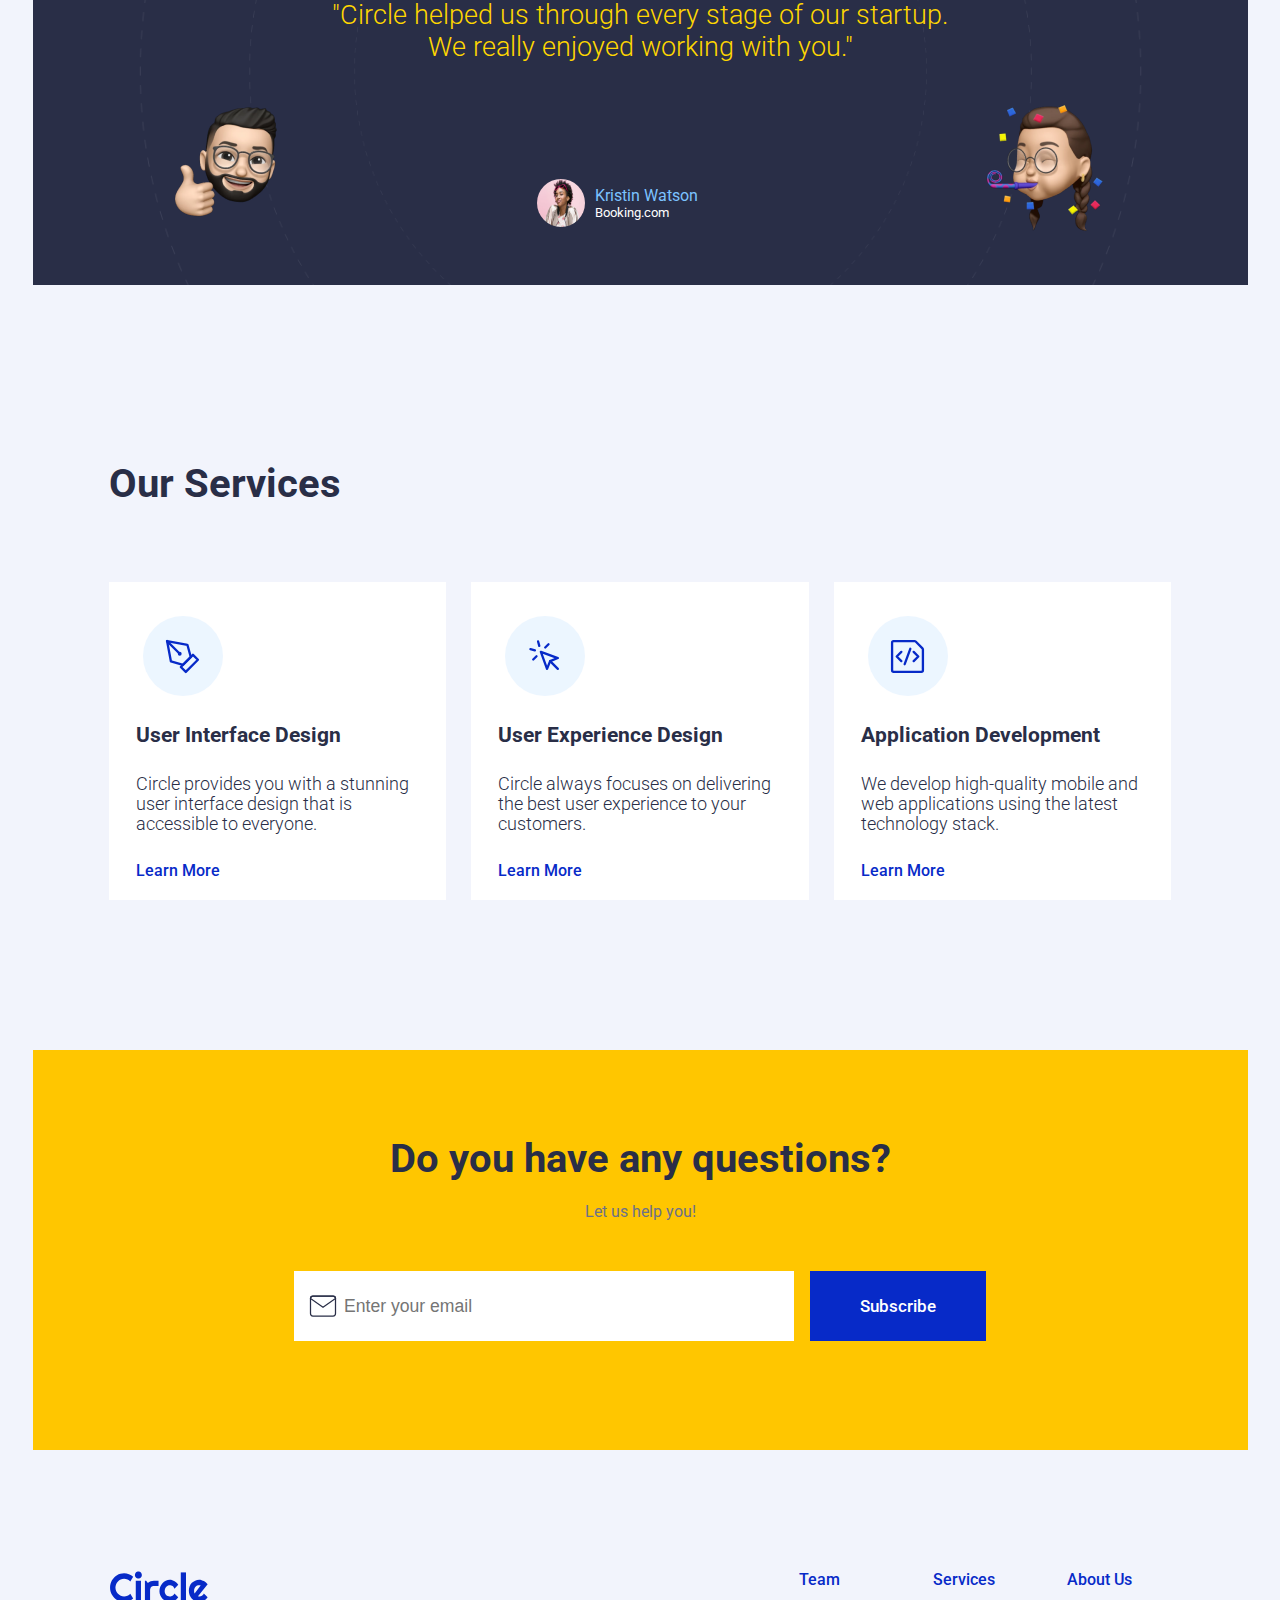
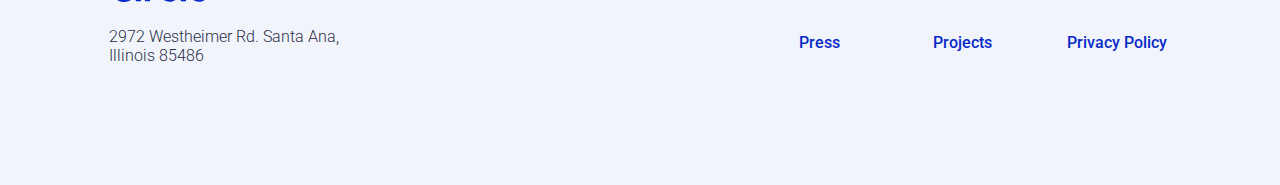
==== commit bb65b67d: "external API implementation" ====
--- a/index.html
+++ b/index.html
@@ -16,10 +16,10 @@
             <div class="logo"><img src="./resources/images/logos/circle.svg" alt="Circle Agency Logo"></div>
             <div class="nav-links">
                 <a href="#">Home</a>
-                <a href="#">Projects</a>
-                <a href="#">Services</a>
+                <a href="#projects">Projects</a>
+                <a href="#services">Services</a>
             </div>
-            <div id="top-contact-btn" class="btn-blue"><a class="btn-blue" href="#">Contact Us</a></div>
+            <div id="top-contact-btn" class="btn-blue"><a class="btn-blue" href="contact-us.html">Contact Us</a></div>
 
 
 
@@ -30,8 +30,8 @@
           </label>
             <ul class="menu">
               <li><a href="#">Home</a></li>
-              <li><a href="#">Projects</a></li>
-              <li><a href="#">Services</a></li>
+              <li><a href="#projects">Projects</a></li>
+              <li><a href="#services">Services</a></li>
             </ul>
 
 
@@ -62,7 +62,7 @@
     <section id="projects">
         <div class="title"><h2>Recent Projects</h2></div>
         <div class="projects-container">
-            <div class="project">
+            <!-- <div class="project">
                 <img src="./resources/images/projects-section/1.jpg" alt="">
                 <h3>Simplify</h3>
                 <p>UI Design & App Development</p>
@@ -79,7 +79,7 @@
                 <h3>Vectorify</h3>
                 <p>User Experience Design</p>
                 <a href="#">Learn More</a>
-            </div>
+            </div> -->
         </div>
     </section>
     <section id="reviews">
@@ -144,5 +144,6 @@
             <a href="#"><div>Privacy Policy</div></a>
         </div>
     </footer>
+    <script src="index.js"></script>
 </body>
 </html>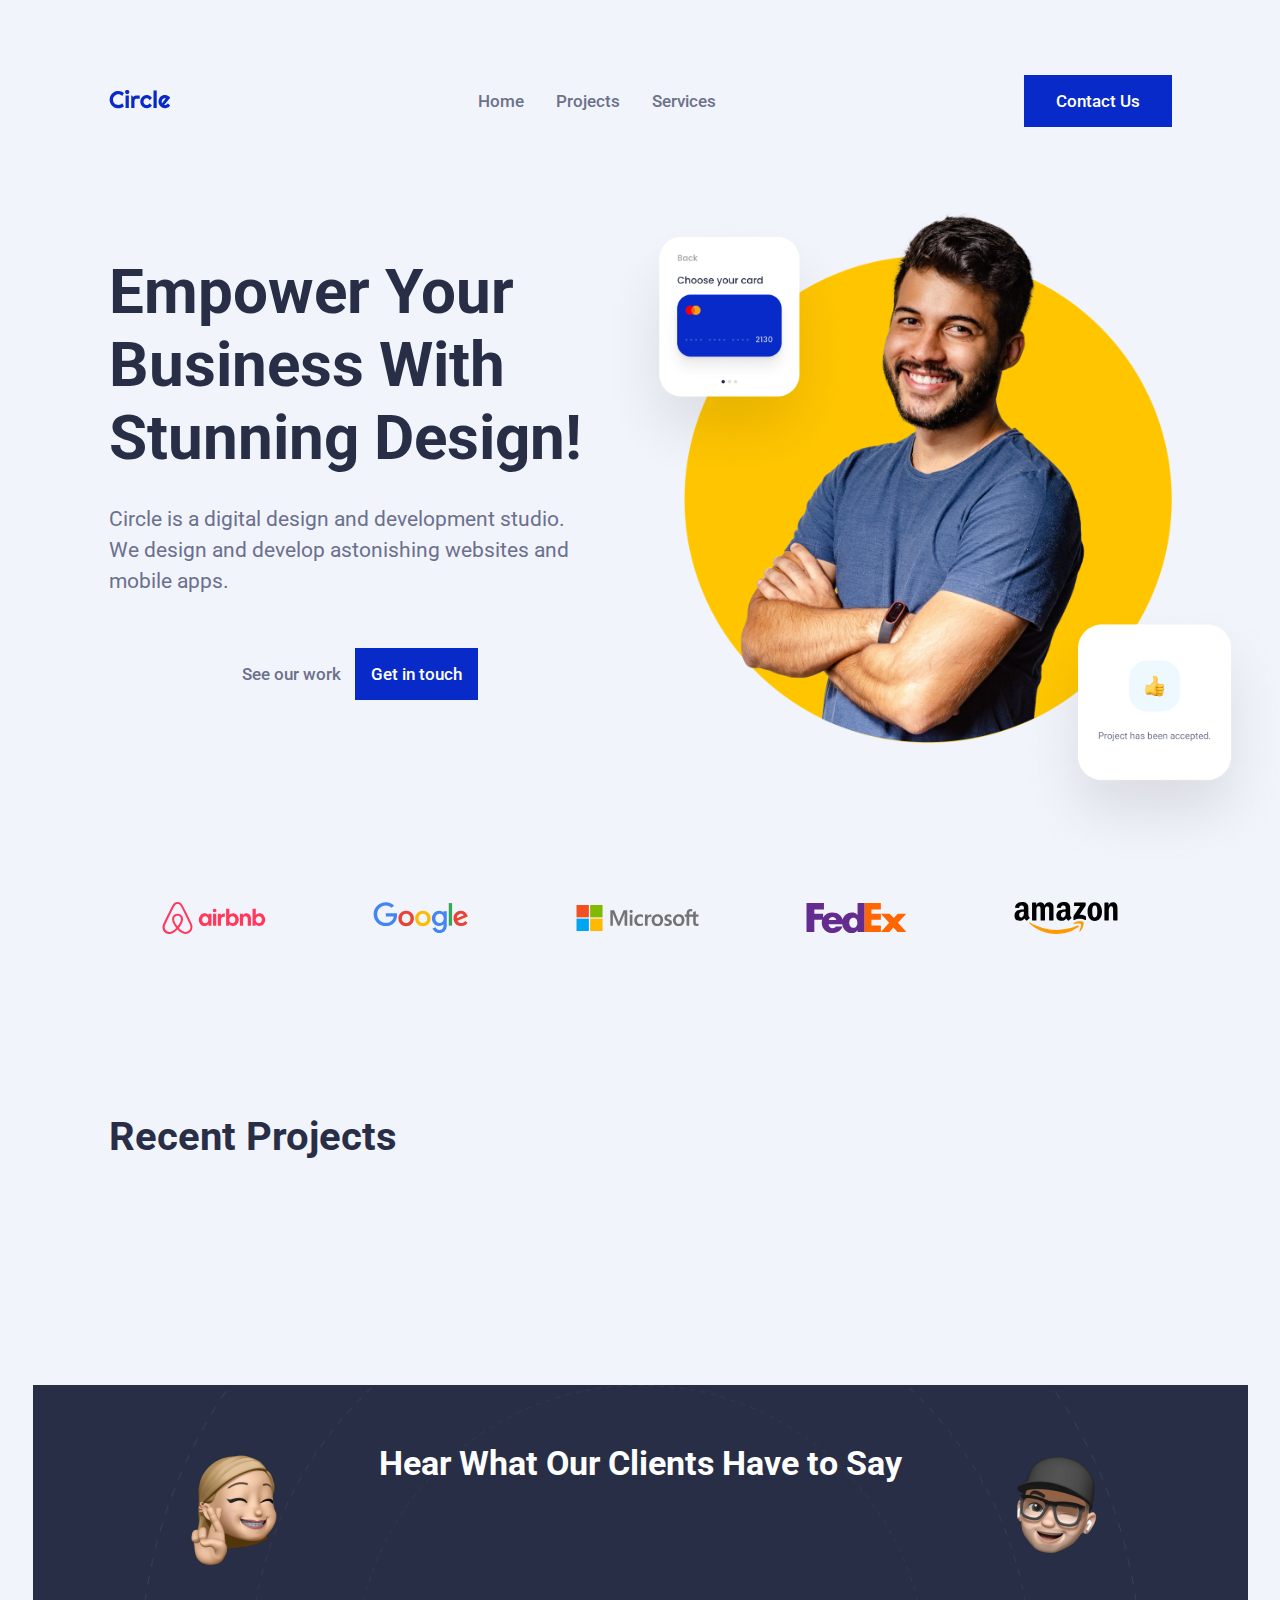
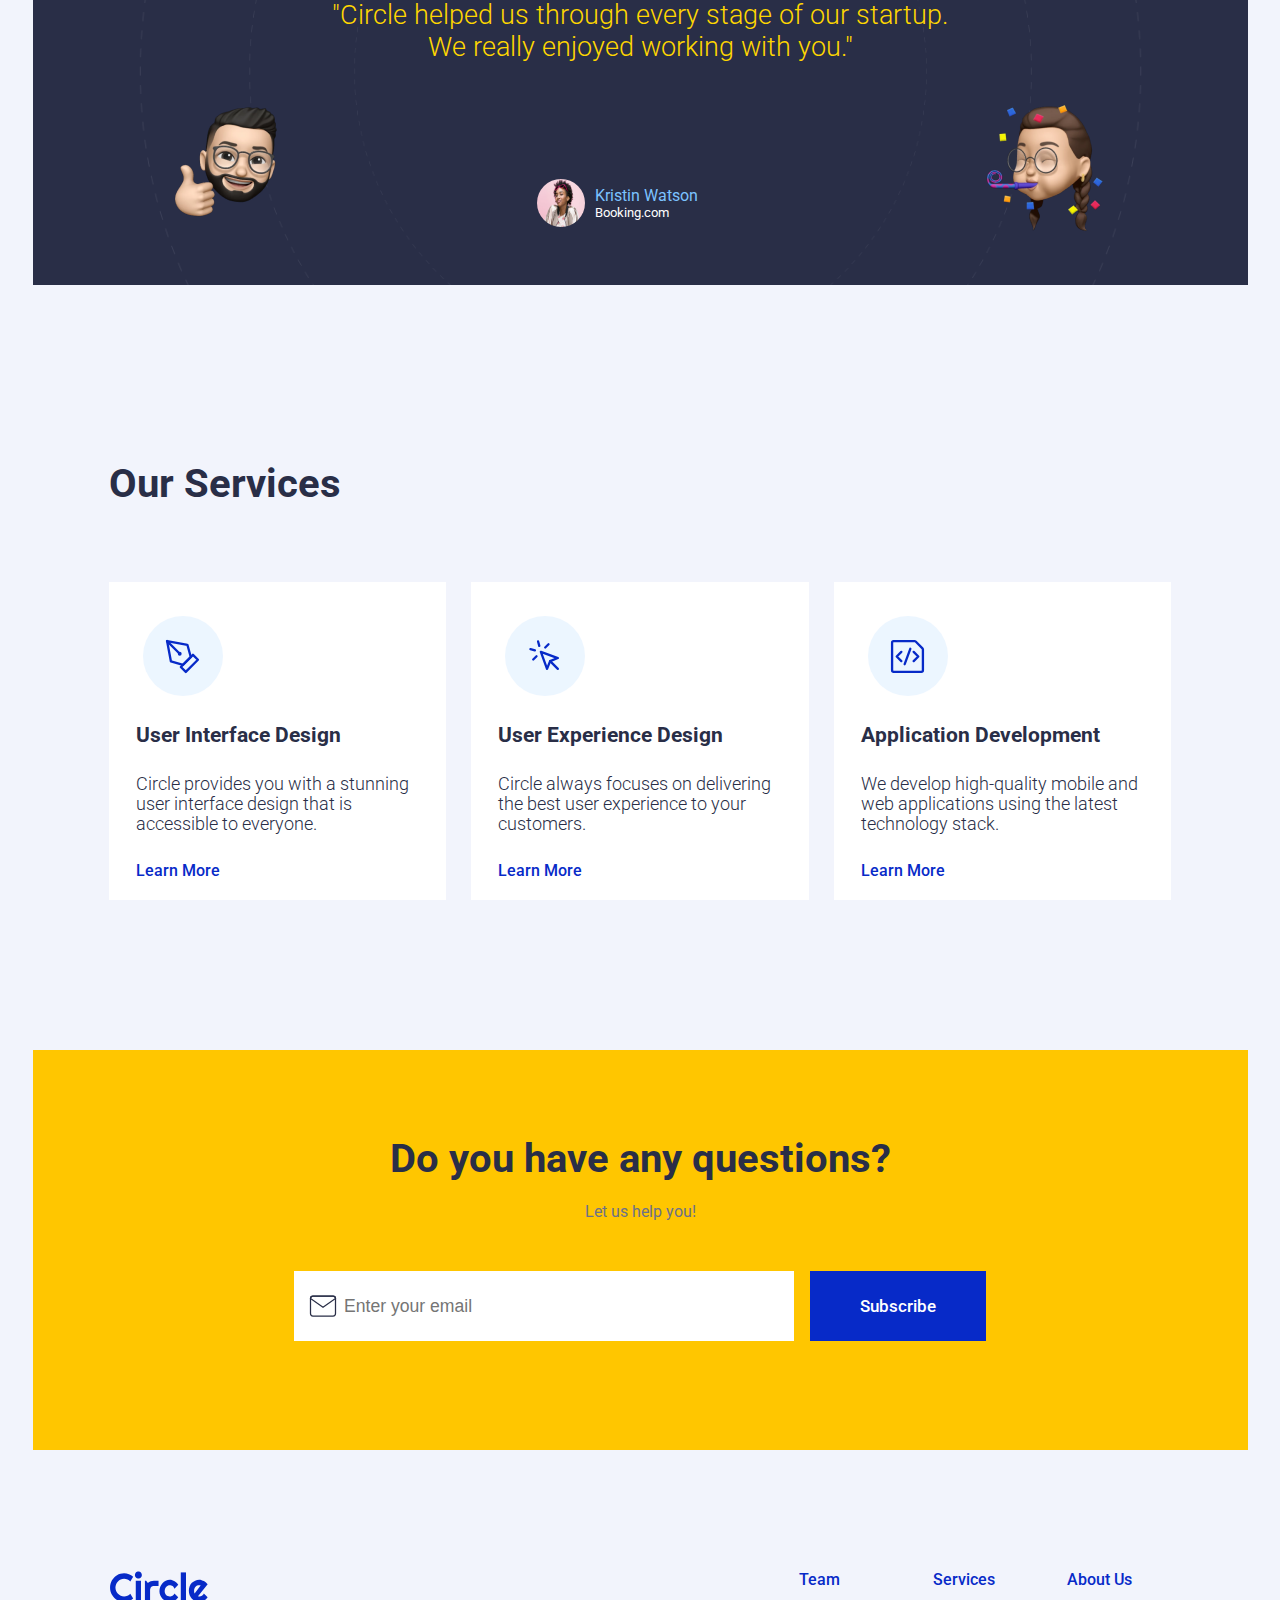
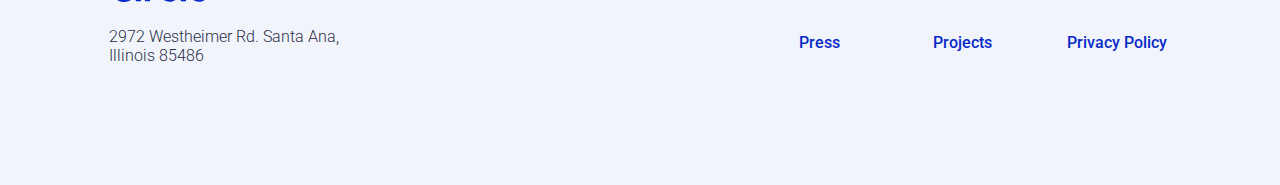
==== commit 48864138: "form reset, index main section buttons order change on mobile" ====
--- a/index.html
+++ b/index.html
@@ -5,7 +5,7 @@
     <meta http-equiv="X-UA-Compatible" content="IE=edge">
     <meta name="viewport" content="width=device-width, initial-scale=1.0">
     <title>Circle Agency</title>
-    <link rel="stylesheet" href="style.css">
+    <link rel="stylesheet" href="resources/styles/style.css">
     <link rel="preconnect" href="https://fonts.googleapis.com">
     <link rel="preconnect" href="https://fonts.gstatic.com" crossorigin>
     <link href="https://fonts.googleapis.com/css2?family=Roboto:wght@100;300;400;500&display=swap" rel="stylesheet">
@@ -43,8 +43,10 @@
         <div class="txt-block">
             <h1>Empower Your Business With Stunning Design!</h1>
             <p>Circle is a digital design and development studio. <br> We design and develop astonishing websites and mobile apps.</p>
-            <a class="link" href="#">See our work</a>
-            <a class="btn-blue" href="#">Get in touch</a>
+            <div class="btns-top-container">
+                <a class="link" href="#">See our work</a>
+                <a class="btn-blue" href="contact-us.html">Get in touch</a>
+            </div>
         </div>
         <div id="img-block">
             <img id="main-img" src="./resources/images/hero-section//hero-image.png" alt="Credit Card Image">
@@ -144,6 +146,6 @@
             <a href="#"><div>Privacy Policy</div></a>
         </div>
     </footer>
-    <script src="index.js"></script>
+    <script src="resources/js/index.js"></script>
 </body>
 </html>--- a/resources/styles/style.css
+++ b/resources/styles/style.css
@@ -0,0 +1,859 @@
+*{margin:0; padding:0; box-sizing: border-box;}
+@import url('https://fonts.googleapis.com/css2?family=Cinzel&family=Roboto:wght@100;300;400;500&display=swap');
+
+body{
+    font-family: 'Roboto', sans-serif;
+    font-style: normal;
+    font-weight: 300;
+    unicode-range: U+0460-052F, U+1C80-1C88, U+20B4, U+2DE0-2DFF, U+A640-A69F, U+FE2E-FE2F;
+    background-color: #f2f4fc;
+    color: #292e47;
+}
+
+#navbar, section, footer {
+    max-width: 1063px;
+    margin: auto;
+}
+
+nav {
+    display: flex;
+    justify-content: space-between;
+    align-items: center;
+    margin: 75px 0 75px 0;
+}
+
+.nav-links a {
+    text-decoration: none;
+    color: #6C718B;
+    font-weight:500;
+    font-size: 1.05rem;
+    margin: 0 14px 0 14px;
+}
+
+.nav-links a:hover {
+    color: #0082F3;
+}
+
+.btn-blue {
+    background-color: #072AC8;
+    color: white;
+    font-weight:500;
+    font-size: 1.05rem;
+    padding: 16px;
+    text-decoration: none;
+}
+
+.link {
+    text-decoration: none;
+    color: #6C718B;
+    font-weight:500;
+    font-size: 1.05rem;
+    margin: 0 14px 0 14px;
+}
+
+.btn-blue:hover {
+    background-color: #292e47;
+}
+
+#main {
+    display: flex;
+    justify-content: space-between;
+    align-items: center;
+}
+
+#main>div {
+    width: 46%;
+}
+
+.txt-block h1 {
+    font-size: 3.9rem;
+    color: #292E47;
+}
+
+.btns-top-container {
+    width: 100%;
+    display: flex;
+    flex-direction:row;
+    justify-content:center;
+    align-items: center;
+    margin: 0;
+    padding: 0;
+}
+
+.txt-block p {
+    font-size: 1.3rem;
+    color: #6b708d;
+    font-weight: 400;
+    line-height: 150%;
+    margin: 30px 0 50px 0;
+}
+
+#img-block {
+    position: relative;
+}
+
+#main-img {
+    width: 100%;
+}
+
+#credit-card-img {
+    position: absolute;
+    left: -19%;
+    top: 0%;
+    right: auto;
+    bottom: auto;
+    max-width: 57%;
+    }
+
+#project-accepted-img {
+    position: absolute;
+    left: auto;
+    top: auto;
+    right: -25%;
+    bottom: -22%;
+    max-width: 57%;
+    z-index: 999;
+    }
+
+#brands {
+    display: flex;
+    justify-content: space-around;
+    align-items: center;
+    margin-top: 150px;
+    margin-bottom: 75px;
+}
+
+.title {
+    margin: 175px 0 75px 0;
+}
+
+.title h2 {
+    font-size: 2.5rem;
+}
+
+.projects-container {
+    display: grid;
+    grid-template-columns: repeat(3, 1fr);
+    grid-template-rows: 1fr;
+    grid-column-gap: 25px;
+    grid-row-gap: 0px;
+}
+
+.project {
+    background-color: white;
+    padding-bottom: 20px;
+}
+
+.project img {
+    width: 100%;
+    height: 240px;
+}
+
+.project h3 {
+    font-size: 1.3rem;
+    margin: 27px;
+}
+
+.project p {
+    font-size: 1.1rem;
+    margin: 0 27px 27px 27px;
+}
+
+.project a {
+    text-decoration: none;
+    font-weight: 500;
+    color: #072AC8;;
+    margin: 0 27px 27px 27px;
+}
+
+#reviews {
+    background-color: #292e47;
+    background-image: url('../images/testimonial-section/orbit.png');
+    background-size: cover;
+    background-repeat: no-repeat;
+    height: 500px;
+    margin-top: 150px;
+    max-width: 1215px;
+    text-align: center;
+    display: flex;
+    flex-direction: column;
+    justify-content: space-around;
+    align-items: center;
+    position: relative;
+}
+
+#reviews h2 {
+    color: white;
+    font-size: 2.1rem;
+}
+
+#reviews p {
+    width: 55%;
+    color: gold;
+    font-size: 1.7rem;
+}
+
+.autor-testimonial {
+    width: 17%;
+    display: flex;
+    /* justify-content: space-around; */
+}
+
+.autor-testimonial img {
+    width: 48px;
+    height: 48px;
+    border-radius: 100px;
+    margin-right: 10px;
+}
+
+.autor-testimonial h4 {
+    color: #7cc2ff;
+    font-weight: 400;
+}
+
+.autor-testimonial h5 {
+    color: white;
+    font-weight: 400;
+}
+
+.autor-testimonial div {
+    display: flex;
+    flex-direction: column;
+    justify-content: center;
+    align-items: flex-start;
+}
+
+.memoji-1 {
+    width: 150px;
+    height: 150px;
+    position: absolute;
+    left: 10%;
+    top: 10%;
+    right: auto;
+    bottom: auto;
+}
+.memoji-2 {
+    width: 150px;
+    height: 150px;
+    position: absolute;
+    right: 10%;
+    top: 10%;
+    left: auto;
+    bottom: auto;
+}
+.memoji-3 {
+    width: 150px;
+    height: 150px;
+    position: absolute;
+    left: 10%;
+    bottom: 10%;
+    right: auto;
+    top: auto;
+}
+.memoji-4 {
+    width: 150px;
+    height: 150px;
+    position: absolute;
+    right: 10%;
+    bottom: 10%;
+    left: auto;
+    top: auto;
+}
+
+.services-container {
+    display: grid;
+    grid-template-columns: repeat(3, 1fr);
+    grid-template-rows: 1fr;
+    grid-column-gap: 25px;
+    grid-row-gap: 0px;
+}
+
+.service {
+    background-color: white;
+    padding-bottom: 20px;
+}
+
+#service-img-1 {
+    background-image: url('../images/services-section/icons/1.svg');
+    background-size:46%;
+    background-position: center center;
+    background-repeat: no-repeat;
+    width: 80px;
+    height: 80px;
+    background-color: #ecf6ff;
+    border-radius: 100px;
+    margin: 34px 0 0 34px;
+}
+
+#service-img-2 {
+    background-image: url('../images/services-section/icons/2.svg');
+    background-size:46%;
+    background-position: center center;
+    background-repeat: no-repeat;
+    width: 80px;
+    height: 80px;
+    background-color: #ecf6ff;
+    border-radius: 100px;
+    margin: 34px 0 0 34px;
+}
+
+#service-img-3 {
+    background-image: url('../images/services-section/icons/3.svg');
+    background-size:46%;
+    background-position: center center;
+    background-repeat: no-repeat;
+    width: 80px;
+    height: 80px;
+    background-color: #ecf6ff;
+    border-radius: 100px;
+    margin: 34px 0 0 34px;
+}
+
+.service h3 {
+    font-size: 1.3rem;
+    margin: 27px;
+}
+
+.service p {
+    font-size: 1.1rem;
+    margin: 0 27px 27px 27px;
+}
+
+.service a {
+    text-decoration: none;
+    font-weight: 500;
+    color: #072AC8;;
+    margin: 0 27px 27px 27px;
+}
+
+#questions {
+    background-color: #ffc600;
+    height: 400px;
+    margin-top: 150px;
+    max-width: 1215px;
+    text-align: center;
+    display: flex;
+    flex-direction: column;
+    justify-content: center;
+    align-items: center;
+}
+
+#questions p {
+    color: #6C718B;
+    font-weight: 400;
+    margin: 20px 0 50px 0;
+}
+
+.title-subscribe h2 {
+    font-size: 2.5rem;
+}
+
+#email-input {
+    border: 0;
+    height: 70px;
+    font-weight: 400;
+    font-size: 1.1rem;
+    width: 500px;
+    background: url('../images/newsletter/icon/mail.svg') no-repeat scroll 7px 7px;
+    background-position: 3% 50%;
+    background-color: white;
+    padding-left:50px;
+}
+
+.email-subscribe {
+    width: 100%;
+}
+
+#email-sub-btn {
+    background-color: #072AC8;
+    color: white;
+    font-weight:500;
+    font-size: 1.05rem;
+    padding: 25px 50px 25px 50px;
+    text-decoration: none;
+    margin-left: 12px;
+}
+
+footer {
+    display: flex;
+    justify-content: space-between;
+    margin-top: 120px;
+    margin-bottom: 120px;
+}
+
+.grid-links {
+    width: 35%;
+    display: grid;
+    grid-template-columns: repeat(3, 1fr);
+    grid-template-rows: repeat(2, 1fr);
+    grid-column-gap: 30px;
+    grid-row-gap: 30px;
+}
+
+.grid-links a {
+    text-decoration: none;
+    font-weight: 500;
+    color: #072AC8;
+    height: 30px;
+}
+
+.bottom-img-logo img {
+    width: 100px;
+    margin-bottom: 20px;
+}
+
+.subtitle {
+    display: flex;
+    justify-content: space-between;
+}
+
+.subtitle h2, .subtitle h3 {
+    font-weight: 400;
+    color: #6C718B;
+    margin: 25px 0 55px 0;
+}
+
+.txt-title h1 {
+    font-size: 3.9rem;
+    color: #292E47;
+}
+
+.img-container img {
+    object-fit: cover;
+    width: 100%;
+    height: 444px;
+    margin-bottom: 70px;
+}
+
+.txt-container p {
+    font-size: 20px;
+    line-height: 30px;
+    font-weight: 400;
+    margin-bottom: 10px;
+}
+
+.form-container form {
+    display: flex;
+    flex-direction: column;
+}
+
+.email-phone {
+    display: flex;
+    justify-content: space-between;
+}
+
+.email-phone div {
+    width: 49.5%;
+    display: flex;
+    flex-direction: column;
+}
+
+#contact-main, #project-main {
+    padding: 0 14px 0 14px;
+}
+
+#contact-main .txt-title h1 {
+    padding-bottom: 70px;
+}
+
+label {
+    font-size: 1.2rem;
+    font-weight: 400;
+    color: #6b708d;
+    margin-bottom: 10px;
+}
+
+input {
+    border: 0;
+    background-color: rgba(107, 112, 141, 0.1);
+    height: 70px;
+    font-weight: 400;
+    font-size: 1.1rem;
+    padding-left: 15px;
+    margin-bottom: 24px;
+}
+
+textarea {
+    border: 0;
+    background-color: rgba(107, 112, 141, 0.1);
+    height: 200px;
+    font-weight: 400;
+    font-size: 1.1rem;
+    padding-top: 7px;
+    padding-left: 15px;
+    margin-bottom: 24px;
+}
+
+.btn-submit {
+    background-color: #072AC8;
+    color: white;
+    font-weight:500;
+    font-size: 1.05rem;
+    padding: 25px;
+    text-decoration: none;
+}
+
+.btn-submit:hover {
+    background-color: #292e47;
+}
+
+@media (max-width: 990px) {
+    .nav-links {
+        display: none;
+    }
+    nav {
+        margin: 0 0 75px 0;
+        padding: 0 30px 15px 30px;
+    }
+    #main {
+        display: flex;
+        flex-direction: column;
+        align-items: center;
+    }
+    #main div {
+        width: 100%;
+        text-align: center;
+    }
+    .btns-top-container {
+        flex-direction: row-reverse;
+    }
+    #main-img{
+        width: 70%;
+    }
+    #img-block {
+        margin-top: 76px;
+    }
+    #credit-card-img {
+        position: absolute;
+        left: 3%;
+        top: 0%;
+        right: auto;
+        bottom: auto;
+        max-width: 34%;
+        }
+    #project-accepted-img {
+        position: absolute;
+        left: auto;
+        top: auto;
+        right: 4%;
+        bottom: -22%;
+        max-width: 34%;
+        z-index: 999;
+        }
+    #brands {
+        display: grid;
+        grid-template-columns: repeat(2, 1fr);
+        grid-template-rows: repeat(2, 1fr);
+        grid-column-gap: 20px;
+        grid-row-gap: 60px;
+        margin-top: 150px;
+        margin-bottom: 75px;
+        justify-content: center;
+    }
+    #brands div {
+        text-align: center;
+    }
+    #amazon {
+        display: none;
+    }
+    .projects-container {
+        display: grid;
+        grid-template-columns: repeat(2, 1fr);
+        grid-template-rows: repeat(2, 1fr);
+        grid-column-gap: 44px;
+        grid-row-gap: 44px;
+        margin: 0 44px 0 44px;
+    }
+    .title {
+        margin-left: 30px;
+    }
+    .memoji-1, .memoji-2, .memoji-3, .memoji-4 {
+        width: 96px;
+        height: 96px;
+    }
+    .autor-testimonial {
+        display: flex;
+        justify-content: center;
+        width: 50%;
+    }
+    #top-contact-btn {
+        display: none;
+    }
+    nav {
+        height: 80px;
+    }
+}
+
+@media (max-width: 766px) {
+    #credit-card-img, #project-accepted-img {
+        display: none;
+    }
+    .txt-block h1 {
+        font-size: 2.6rem;
+        color: #292E47;
+    }
+    .projects-container {
+        display: grid;
+        grid-template-columns: repeat(1, 1fr);
+        grid-template-rows: repeat(3, 1fr);
+        grid-column-gap: 44px;
+        grid-row-gap: 44px;
+        margin: 0 44px 0 44px;
+    }
+    .memoji-1, .memoji-2, .memoji-3, .memoji-4 {
+        display: none;
+    }
+    #reviews {
+        justify-content:center;
+        height: 370px;
+    }
+    #reviews p {
+        width: 95%;
+        color: gold;
+        font-size: 1.7rem;
+        margin: 40px 0 40px 0;
+    }
+    .services-container {
+        display: grid;
+        grid-template-columns: repeat(1, 1fr);
+        grid-template-rows: repeat(3, 1fr);
+        grid-column-gap: 44px;
+        grid-row-gap: 44px;
+        margin: 0 44px 0 44px;
+    }
+    .email-subscribe {
+        display: flex;
+        flex-direction: column;
+    }
+    #email-input {
+        border: 0;
+        height: 70px;
+        font-weight: 400;
+        font-size: 1.1rem;
+        width: 100%;
+        background: url('../images/newsletter/icon/mail.svg') no-repeat scroll 7px 7px;
+        background-position: 3% 50%;
+        background-color: white;
+        padding-left:50px;
+    }
+    
+    .email-subscribe {
+        width: 56%;
+    }
+    
+    #email-sub-btn {
+        background-color: #072AC8;
+        color: white;
+        width: 100%;
+        font-weight:500;
+        font-size: 1.05rem;
+        padding: 25px 50px 25px 50px;
+        text-decoration: none;
+        margin: 0;
+    }
+    .title-subscribe h2 {
+        font-size: 1.8rem;
+    }
+    footer {
+        display: flex;
+        flex-direction: column;
+        align-items: center;
+        justify-content: space-between;
+        margin-top: 120px;
+        margin-bottom: 120px;
+    }
+    .bottom-logo {
+        text-align: center;
+        margin-bottom: 30px;
+    }
+    .grid-links {
+        width: 60%;
+        text-align: center;
+    }
+    .email-phone {
+        display: flex;
+        flex-direction: column;
+        justify-content: space-between;
+    }
+    
+    .email-phone div {
+        width: 100%;
+        display: flex;
+        flex-direction: column;
+    }
+}
+@media (max-width: 475px) {
+    .txt-block h1 {
+        font-size: 2rem;
+        color: #292E47;
+    }
+    .txt-block p {
+        font-size: 1rem;
+    }
+    .btns-top-container {
+        flex-direction: column-reverse;
+    }
+    .btn-blue {
+        margin-bottom: 30px;
+    }
+}
+
+
+
+/* Hambuerger menu starts */
+  .menu {
+    display: none;
+    flex-direction: row;
+    list-style-type: none;
+    margin: 0;
+    padding: 0;
+  }
+  
+  .menu > li {
+    margin: 0 1rem;
+    overflow: hidden;
+  }
+  
+  .menu-button-container {
+    display: none;
+    height: 100%;
+    width: 30px;
+    cursor: pointer;
+    flex-direction: column;
+    justify-content: center;
+    align-items: center;
+  }
+  
+  #menu-toggle {
+    display: none;
+  }
+  
+  .menu-button,
+  .menu-button::before,
+  .menu-button::after {
+    display: block;
+    background-color: #6C718B;
+    position: absolute;
+    height: 4px;
+    width: 30px;
+    transition: transform 400ms cubic-bezier(0.23, 1, 0.32, 1);
+    border-radius: 2px;
+  }
+  
+  .menu-button::before {
+    content: '';
+    margin-top: -8px;
+  }
+  
+  .menu-button::after {
+    content: '';
+    margin-top: 8px;
+  }
+  
+  #menu-toggle:checked + .menu-button-container .menu-button::before {
+    margin-top: 0px;
+    transform: rotate(405deg);
+  }
+  
+  #menu-toggle:checked + .menu-button-container .menu-button {
+    background: rgba(255, 255, 255, 0);
+  }
+  
+  #menu-toggle:checked + .menu-button-container .menu-button::after {
+    margin-top: 0px;
+    transform: rotate(-405deg);
+  }
+  
+  @media (max-width: 990px) {
+    .menu-button-container {
+      display: flex;
+    }
+    .menu {
+     display: flex;
+      position: absolute;
+      top: 0;
+      margin-top: 50px;
+      left: 0;
+      flex-direction: column;
+      width: 100%;
+      justify-content: center;
+      align-items: center;
+    }
+    #menu-toggle ~ .menu li {
+      height: 0;
+      margin: 0;
+      padding: 0;
+      border: 0;
+      transition: height 400ms cubic-bezier(0.23, 1, 0.32, 1);
+    }
+    #menu-toggle:checked ~ .menu li {
+      border: 0px solid #333;
+      height: 2.5em;
+      padding: 0.5em;
+      transition: height 400ms cubic-bezier(0.23, 1, 0.32, 1);
+    }
+    .menu > li {
+      display: flex;
+      justify-content: center;
+      margin: 0;
+      padding: 0.5em 0;
+      width: 100%;
+      color: white;
+      background-color:#c9c8c9;
+    }
+    .menu > li:not(:last-child) {
+      border-bottom: 0px solid #444;
+    }
+    .menu li a {
+        text-decoration: none;
+        color: #6C718B;
+        font-weight:500;
+        font-size: 1.05rem;
+        margin: 0 14px 0 14px;
+    }
+    .menu li a:hover {
+        color: #0082F3;
+    }
+  }
+
+  /* Hambuerger menu ends */
+
+  /* Alert message starts */
+  .alert-wrong {
+    display: none;
+    padding: 20px;
+    background-color: #ea2121;
+    color: white;
+    position: fixed;
+    left: 0;
+    top: 0;
+    width: 100%;
+  }
+
+  .alert {
+    display: none;
+    padding: 20px;
+    background-color: #25bc5c;
+    color: white;
+    position: fixed;
+    left: 0;
+    top: 0;
+    width: 100%;
+  }
+  
+  .closebtn {
+    margin-left: 15px;
+    color: white;
+    font-weight: bold;
+    float: right;
+    font-size: 22px;
+    line-height: 20px;
+    cursor: pointer;
+    transition: 0.3s;
+  }
+  
+  .closebtn:hover {
+    color: black;
+  }
+
+/* Alert message ends */